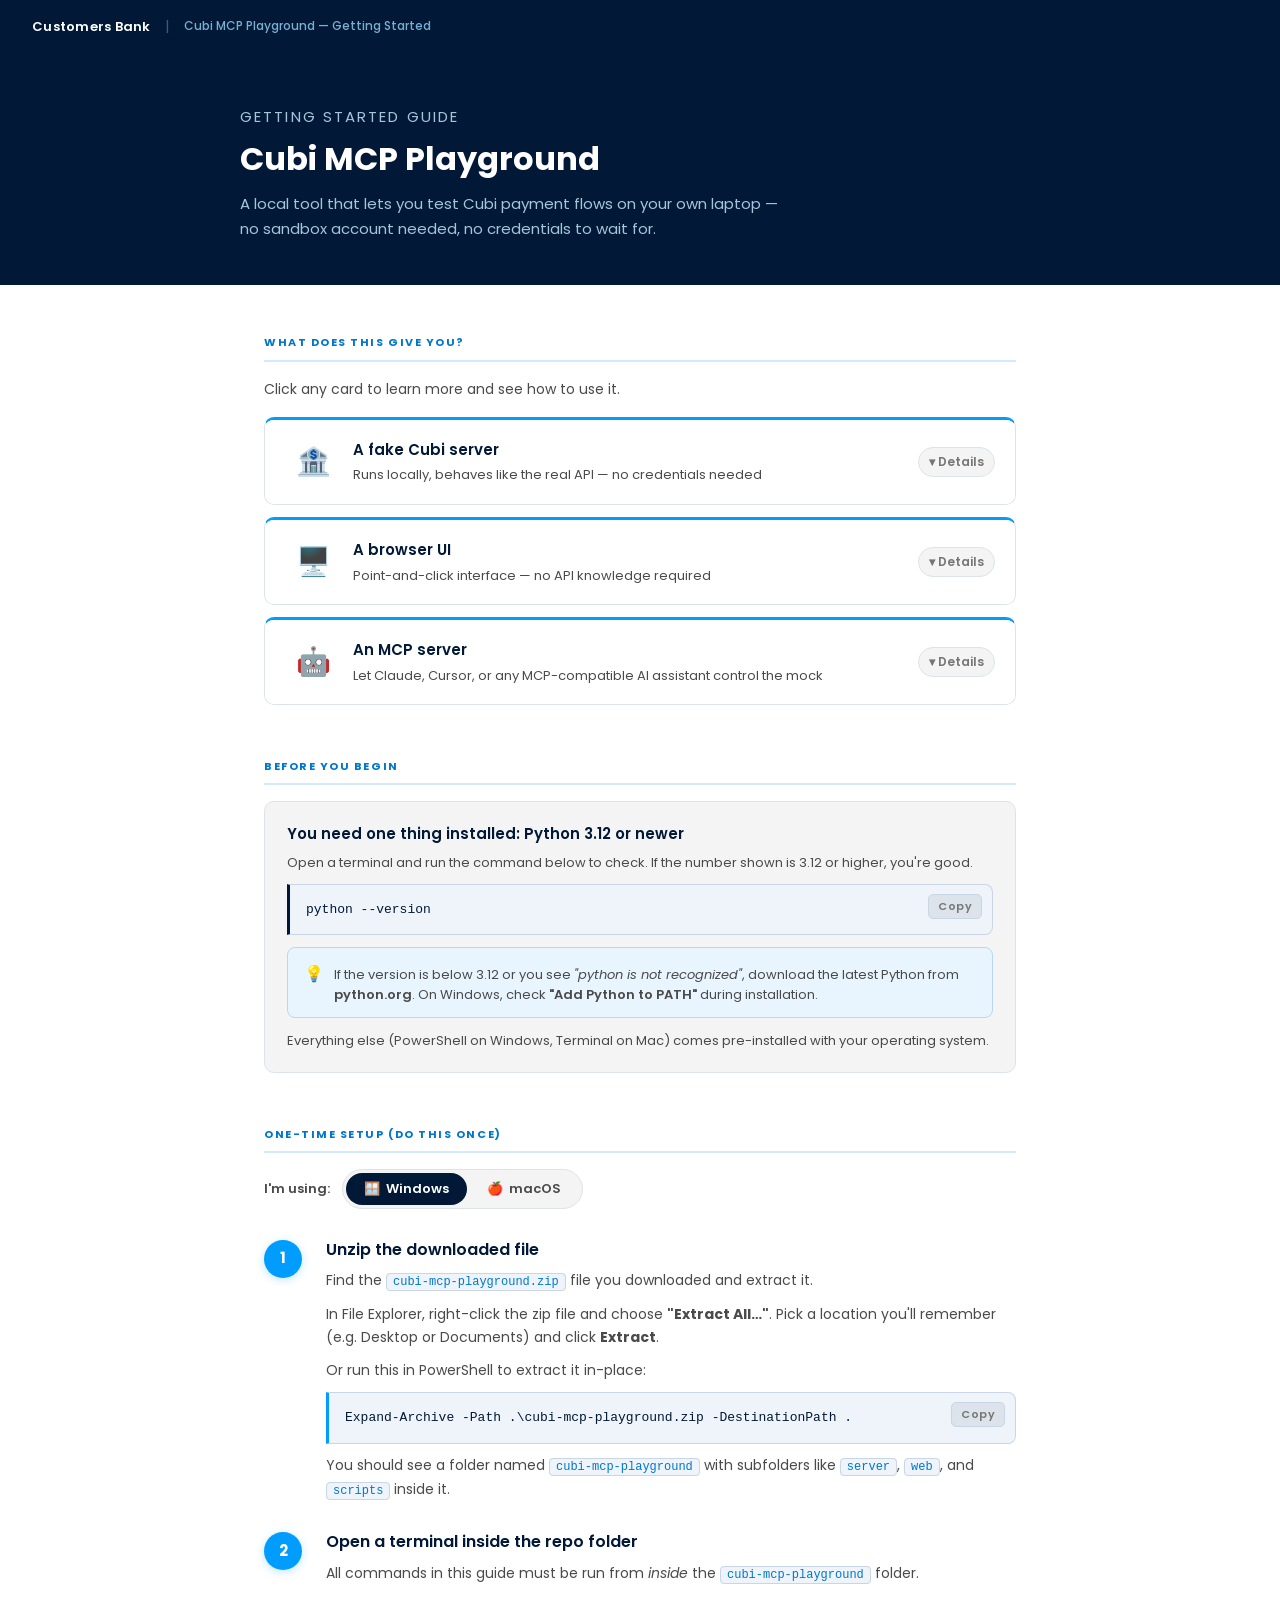
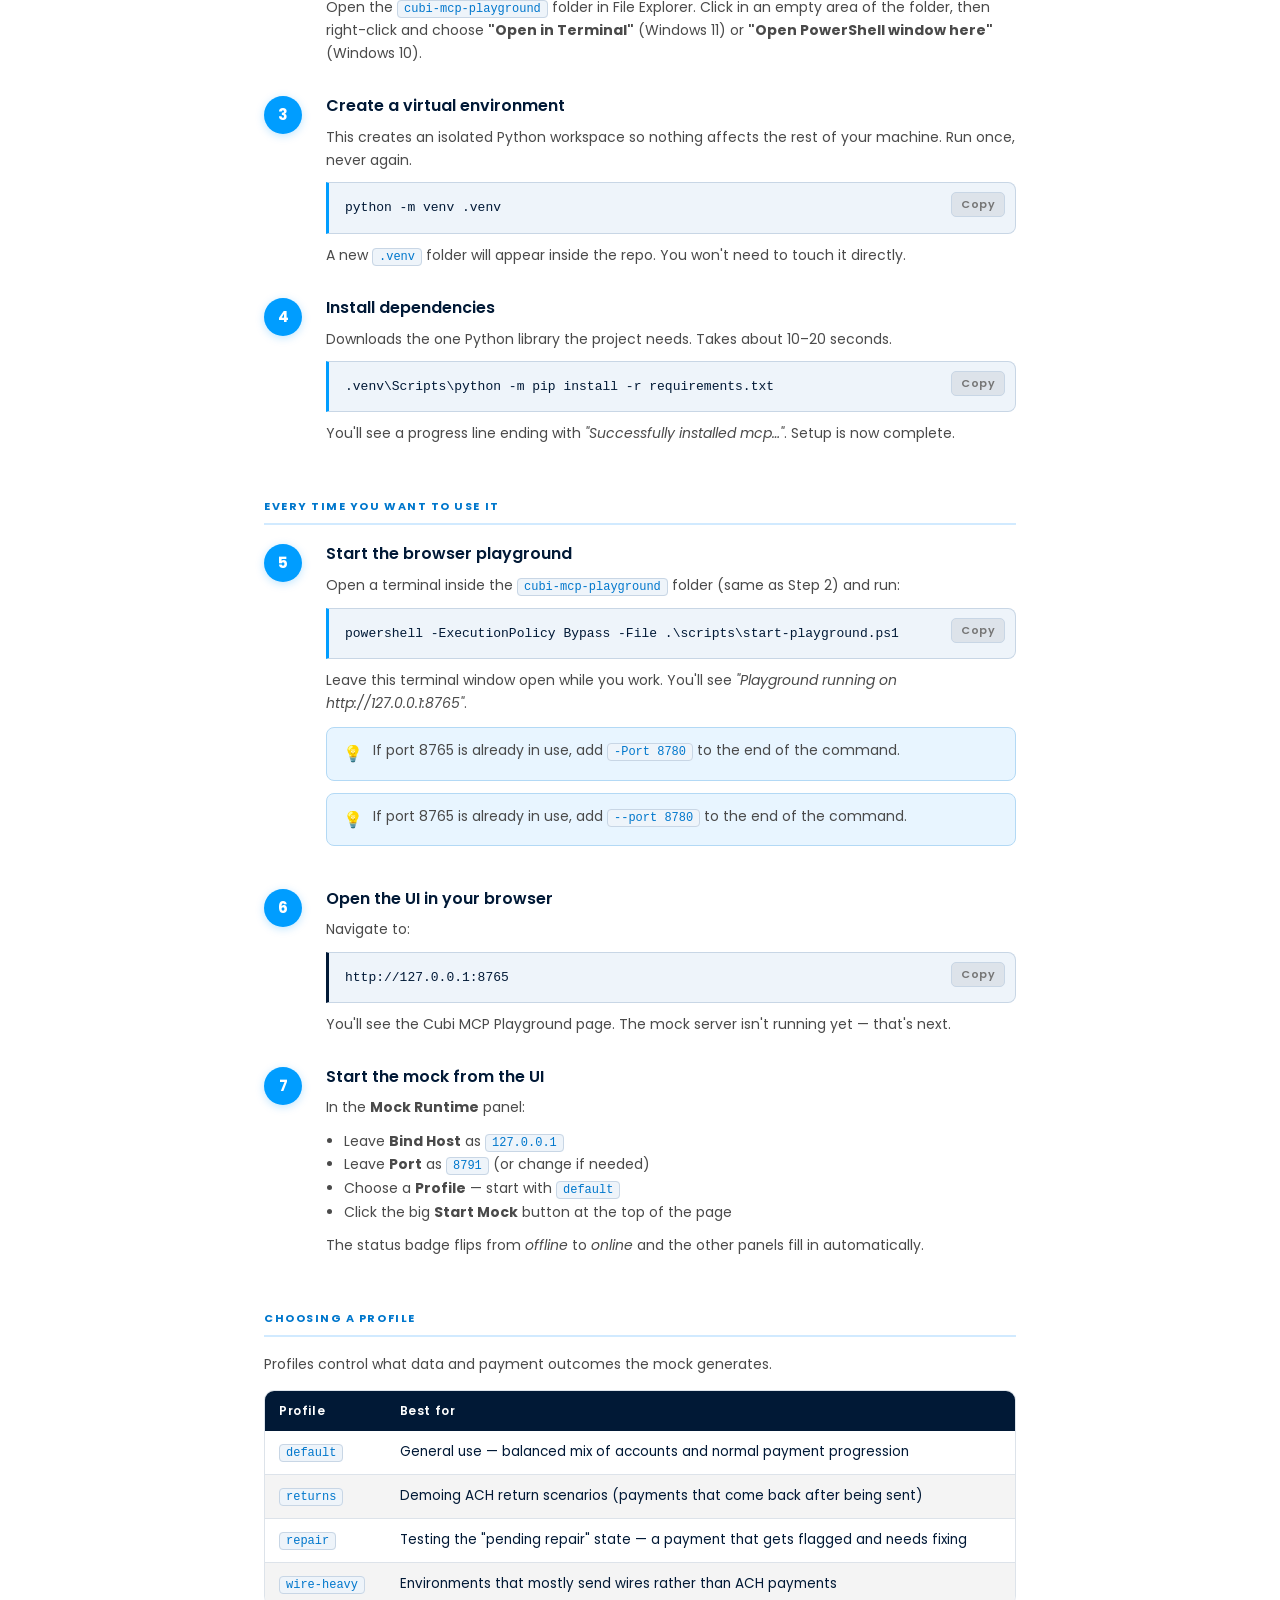
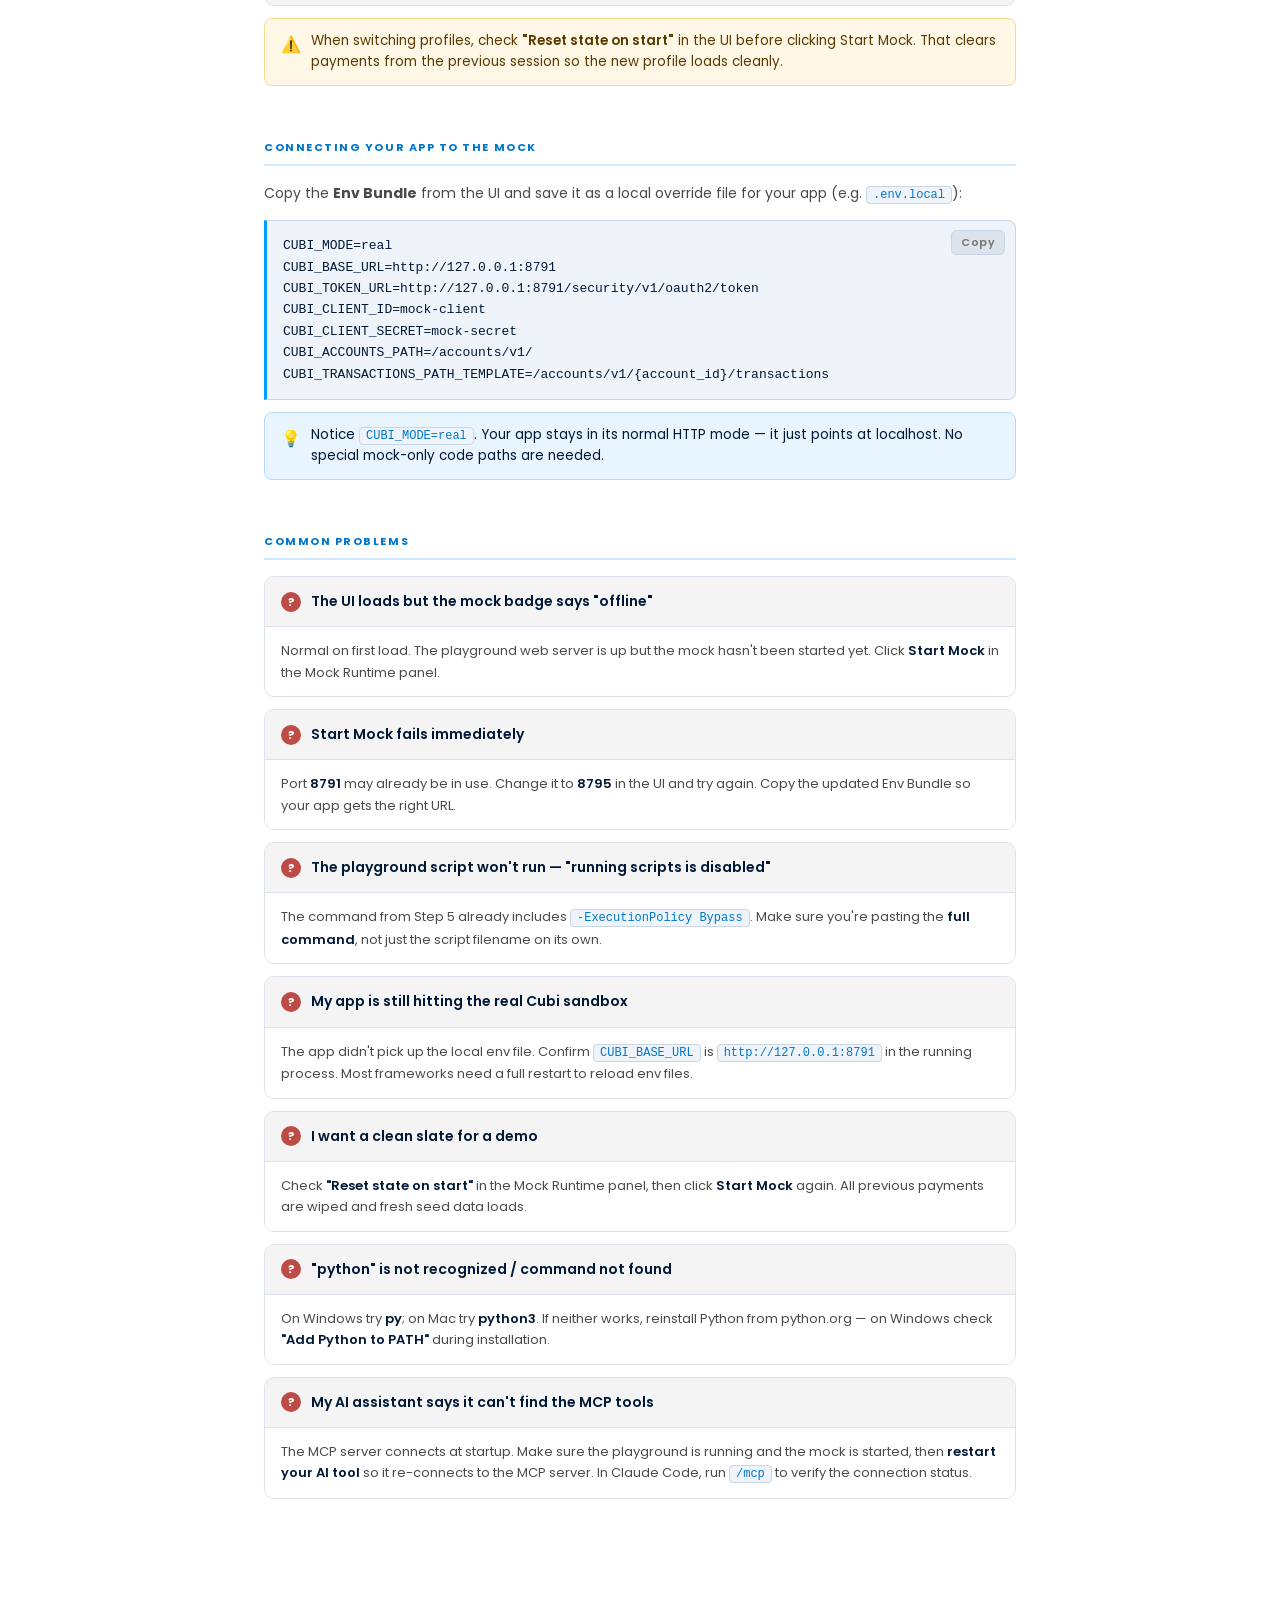
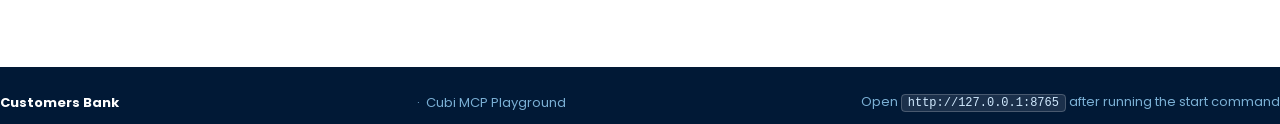
==== getting-started.html @ ab66a408 "Initial commit" ====
<!doctype html>
<html lang="en">
<head>
  <meta charset="UTF-8" />
  <meta name="viewport" content="width=device-width, initial-scale=1.0" />
  <title>Cubi MCP Playground — Getting Started</title>
  <link rel="preconnect" href="https://fonts.googleapis.com" />
  <link rel="preconnect" href="https://fonts.gstatic.com" crossorigin />
  <link href="https://fonts.googleapis.com/css2?family=Poppins:wght@400;500;600;700&display=swap" rel="stylesheet" />
  <style>
    *, *::before, *::after { box-sizing: border-box; margin: 0; padding: 0; }

    :root {
      --navy:      #011936;
      --navy-80:   #01294f;
      --blue:      #009DFF;
      --blue-dark: #0077cc;
      --blue-lt:   #d1eaff;
      --red:       #BE4C46;
      --green:     #1a8a47;
      --yellow:    #b45309;

      --bg:        #ffffff;
      --surface:   #f4f4f4;
      --surface-2: #eaf4ff;
      --border:    #dde3ea;
      --border-2:  #c8d6e5;

      --text:      #011936;
      --muted:     #4a4a4a;
      --subtle:    #767676;
      --code-bg:   #eef4fa;

      --radius:    10px;
    }

    body {
      background: var(--bg);
      color: var(--text);
      font-family: "Poppins", "Segoe UI", sans-serif;
      font-size: 15px;
      line-height: 1.65;
    }

    /* ─── Site header bar ─── */
    .site-header {
      background: var(--navy);
      padding: 14px 32px;
      display: flex;
      align-items: center;
      gap: 10px;
    }
    .site-header .brand   { font-size: 13px; font-weight: 600; color: #fff; letter-spacing: .02em; }
    .site-header .divider { color: #3a5a7a; margin: 0 4px; }
    .site-header .doc-label { font-size: 12px; color: #7aafd4; font-weight: 500; }

    /* ─── Page layout ─── */
    .page { max-width: 800px; margin: 0 auto; padding: 0 24px 80px; }

    /* ─── Hero ─── */
    .hero {
      background: var(--navy);
      margin: 0 -24px;
      padding: 52px 24px 44px;
      margin-bottom: 48px;
    }
    .hero-inner { max-width: 800px; margin: 0 auto; }
    .eyebrow {
      font-size: 11px; font-weight: 600; letter-spacing: .14em;
      text-transform: uppercase; color: var(--blue); margin-bottom: 10px;
    }
    .hero h1 { font-size: 2rem; font-weight: 700; color: #fff; line-height: 1.2; margin-bottom: 14px; }
    .hero p  { color: #a8c4db; max-width: 560px; font-size: 15px; font-weight: 400; }

    /* ─── Section label ─── */
    .section-label {
      font-size: 11px; font-weight: 700; letter-spacing: .14em; text-transform: uppercase;
      color: var(--blue-dark); margin-bottom: 16px; padding-bottom: 8px;
      border-bottom: 2px solid var(--blue-lt);
    }

    h2 { font-size: 1.2rem; font-weight: 700; margin-bottom: 6px; color: var(--navy); }

    /* ─── Expandable explainer cards ─── */
    .explainer { display: flex; flex-direction: column; gap: 12px; margin-bottom: 52px; }

    .exp-card {
      border: 1px solid var(--border);
      border-top: 3px solid var(--blue);
      border-radius: var(--radius);
      overflow: hidden;
    }
    .exp-card[open] { box-shadow: 0 4px 16px rgba(1,25,54,.08); }

    .exp-summary {
      list-style: none;
      display: grid;
      grid-template-columns: 56px 1fr auto;
      align-items: center;
      gap: 0 12px;
      padding: 18px 20px;
      cursor: pointer;
      background: var(--bg);
      user-select: none;
    }
    .exp-summary::-webkit-details-marker { display: none; }
    .exp-summary:hover { background: var(--surface); }

    .exp-icon   { font-size: 28px; text-align: center; }
    .exp-title  { }
    .exp-title h3 { font-size: 15px; font-weight: 600; color: var(--navy); }
    .exp-title p  { font-size: 13px; color: var(--muted); margin-top: 2px; }
    .exp-chevron {
      font-size: 12px; color: var(--subtle); transition: transform .2s;
      background: var(--surface); border: 1px solid var(--border);
      border-radius: 99px; padding: 4px 10px; font-weight: 600;
      white-space: nowrap;
    }
    details[open] .exp-chevron { background: var(--blue-lt); color: var(--blue-dark); border-color: var(--blue); }
    details[open] .exp-chevron .chev-arrow { display: inline-block; transform: rotate(180deg); }

    .exp-body {
      padding: 0 24px 24px;
      background: var(--bg);
      border-top: 1px solid var(--border);
    }
    .exp-body-inner { padding-top: 20px; }

    /* ─── Tool grid inside MCP card ─── */
    .tool-grid {
      display: grid;
      grid-template-columns: repeat(auto-fill, minmax(200px, 1fr));
      gap: 8px;
      margin: 12px 0;
    }
    .tool-chip {
      background: var(--code-bg);
      border: 1px solid var(--border-2);
      border-radius: 6px;
      padding: 8px 12px;
      font-size: 12px;
    }
    .tool-chip .t-name {
      font-family: "Cascadia Code", Consolas, monospace;
      font-size: 11px;
      color: var(--blue-dark);
      font-weight: 600;
      display: block;
      margin-bottom: 3px;
    }
    .tool-chip .t-desc { color: var(--muted); line-height: 1.4; }

    /* ─── AI tool tabs inside MCP card ─── */
    .ai-tabs { margin: 16px 0 0; }
    .ai-tab-row {
      display: flex;
      gap: 4px;
      border-bottom: 2px solid var(--border);
      margin-bottom: 16px;
      flex-wrap: wrap;
    }
    .ai-tab {
      background: transparent; border: none; border-bottom: 2px solid transparent;
      margin-bottom: -2px; padding: 8px 16px; font-size: 13px; font-weight: 600;
      font-family: "Poppins", sans-serif; color: var(--muted);
      cursor: pointer; border-radius: 6px 6px 0 0; transition: color .15s;
    }
    .ai-tab:hover { color: var(--navy); background: var(--surface); }
    .ai-tab.active { color: var(--blue-dark); border-bottom-color: var(--blue); background: var(--bg); }
    .ai-pane { display: none; }
    .ai-pane.active { display: block; }

    /* ─── OS Toggle ─── */
    .os-toggle-wrap { display: flex; align-items: center; gap: 12px; margin-bottom: 28px; }
    .os-toggle-wrap span { font-size: 13px; font-weight: 600; color: var(--muted); }
    .os-toggle {
      display: flex; background: var(--surface); border: 1px solid var(--border);
      border-radius: 99px; padding: 3px; gap: 2px;
    }
    .os-btn {
      background: transparent; border: none; border-radius: 99px;
      padding: 6px 18px; font-size: 13px; font-weight: 600;
      font-family: "Poppins", sans-serif; color: var(--muted);
      cursor: pointer; transition: background .15s, color .15s;
      display: flex; align-items: center; gap: 6px;
    }
    .os-btn.active  { background: var(--navy); color: #fff; }
    .os-btn:not(.active):hover { background: var(--border); }

    /* ─── Platform visibility ─── */
    .cmd-win, .cmd-mac   { display: none; }
    body.os-windows .cmd-win { display: block; }
    body.os-mac     .cmd-mac { display: block; }
    .note-win, .note-mac { display: none; }
    body.os-windows .note-win { display: flex; }
    body.os-mac     .note-mac { display: flex; }

    /* ─── Steps ─── */
    .steps { display: flex; flex-direction: column; gap: 28px; margin-bottom: 52px; }
    .step  { display: grid; grid-template-columns: 44px 1fr; gap: 0 18px; }
    .step-num {
      width: 38px; height: 38px; border-radius: 50%;
      background: var(--blue); color: #fff; font-weight: 700; font-size: 15px;
      display: flex; align-items: center; justify-content: center; flex-shrink: 0;
      margin-top: 3px; box-shadow: 0 2px 8px rgba(0,157,255,.25);
    }
    .step-body h3 { font-size: 16px; font-weight: 600; color: var(--navy); margin-bottom: 6px; }
    .step-body p  { color: var(--muted); margin-bottom: 10px; font-size: 14px; }
    .step-body p:last-child { margin-bottom: 0; }

    /* ─── Code blocks ─── */
    .code-block {
      position: relative;
      background: var(--code-bg); border: 1px solid var(--border-2);
      border-left: 3px solid var(--blue); border-radius: 0 8px 8px 0;
      padding: 14px 50px 14px 16px; margin: 10px 0;
    }
    .code-block pre {
      font-family: "Cascadia Code", "Fira Code", Consolas, monospace;
      font-size: 13px; color: var(--navy); white-space: pre-wrap; word-break: break-all; line-height: 1.65;
    }
    .copy-btn {
      position: absolute; top: 9px; right: 10px;
      background: var(--border); border: 1px solid var(--border-2); border-radius: 5px;
      color: var(--subtle); font-size: 11px; font-weight: 600;
      font-family: "Poppins", sans-serif; padding: 3px 9px; cursor: pointer;
      letter-spacing: .04em; transition: background .15s, color .15s;
    }
    .copy-btn:hover  { background: var(--blue); color: #fff; border-color: var(--blue); }
    .copy-btn.copied { background: var(--green); color: #fff; border-color: var(--green); }

    /* ─── Callouts ─── */
    .callout {
      border-radius: 8px; padding: 12px 16px; margin: 12px 0;
      font-size: 13.5px; display: flex; gap: 10px; align-items: flex-start;
    }
    .callout-icon { flex-shrink: 0; font-size: 16px; margin-top: 1px; }
    .callout.tip  { background: #e8f5ff; border: 1px solid #b3d9f5; color: var(--navy); }
    .callout.warn { background: #fff8e6; border: 1px solid #f5d98a; color: #5a3a00; }
    .callout p { margin: 0; line-height: 1.55; }
    .callout strong { font-weight: 600; }

    /* ─── Panel cards ─── */
    .ui-panel {
      background: var(--surface); border: 1px solid var(--border);
      border-radius: var(--radius); padding: 20px 22px; margin-bottom: 14px;
    }
    .ui-panel-head { display: flex; align-items: center; gap: 10px; margin-bottom: 8px; }
    .badge {
      font-size: 10px; font-weight: 700; letter-spacing: .06em; text-transform: uppercase;
      padding: 3px 9px; border-radius: 99px;
    }
    .badge.start  { background: #d4f5e2; color: #0d5c2e; border: 1px solid #a5dfbc; }
    .badge.copy   { background: var(--blue-lt); color: var(--blue-dark); border: 1px solid #9fd4f7; }
    .badge.browse { background: #fff3cd; color: #7a4a00; border: 1px solid #f5d98a; }
    .badge.demo   { background: #fde8e8; color: #7a1a1a; border: 1px solid #f5b3b3; }
    .ui-panel h3  { font-size: 15px; font-weight: 600; color: var(--navy); }
    .ui-panel p   { font-size: 13px; color: var(--muted); margin-top: 5px; }
    .ui-panel ul  { font-size: 13px; color: var(--muted); padding-left: 18px; margin-top: 8px; }
    .ui-panel li  { margin-bottom: 4px; }

    /* ─── Profiles table ─── */
    .table-wrap { border: 1px solid var(--border); border-radius: var(--radius); overflow: hidden; margin: 12px 0; }
    table { width: 100%; border-collapse: collapse; font-size: 13.5px; }
    th {
      text-align: left; padding: 10px 14px; background: var(--navy);
      color: #fff; font-weight: 600; font-size: 12px; letter-spacing: .05em;
    }
    td { padding: 10px 14px; border-bottom: 1px solid var(--border); color: var(--text); }
    tr:last-child td { border-bottom: none; }
    tr:nth-child(even) td { background: var(--surface); }

    code {
      font-family: "Cascadia Code", "Fira Code", Consolas, monospace;
      background: var(--code-bg); border: 1px solid var(--border-2);
      border-radius: 4px; padding: 1px 6px; font-size: 12px; color: var(--blue-dark);
    }

    /* ─── Prompt examples ─── */
    .prompt-list { list-style: none; display: flex; flex-direction: column; gap: 6px; margin: 10px 0; }
    .prompt-list li {
      background: var(--surface-2); border: 1px solid var(--blue-lt);
      border-radius: 6px; padding: 9px 14px; font-size: 13px; color: var(--navy);
      font-style: italic;
    }
    .prompt-list li::before { content: "💬 "; font-style: normal; }

    /* ─── Endpoint list ─── */
    .endpoint-list { list-style: none; display: flex; flex-direction: column; gap: 5px; margin: 10px 0; }
    .endpoint-list li {
      font-size: 13px; font-family: "Cascadia Code", Consolas, monospace;
      background: var(--code-bg); border: 1px solid var(--border-2);
      border-radius: 5px; padding: 6px 12px; color: var(--navy);
    }
    .endpoint-list .method {
      display: inline-block; font-size: 10px; font-weight: 700;
      padding: 1px 6px; border-radius: 3px; margin-right: 8px;
      font-family: "Poppins", sans-serif; vertical-align: middle;
    }
    .method.get  { background: #d4f5e2; color: #0d5c2e; }
    .method.post { background: var(--blue-lt); color: var(--blue-dark); }

    /* ─── Troubleshooting ─── */
    .trouble-item { border: 1px solid var(--border); border-radius: var(--radius); overflow: hidden; margin-bottom: 12px; }
    .trouble-q {
      background: var(--surface); padding: 13px 16px; font-weight: 600;
      font-size: 14px; display: flex; align-items: center; gap: 10px; color: var(--navy);
    }
    .q-badge {
      background: var(--red); color: #fff; font-size: 11px; font-weight: 800;
      width: 20px; height: 20px; border-radius: 50%;
      display: flex; align-items: center; justify-content: center; flex-shrink: 0;
    }
    .trouble-a {
      background: #fff; padding: 13px 16px; font-size: 13px;
      color: var(--muted); border-top: 1px solid var(--border);
    }
    .trouble-a strong { color: var(--text); font-weight: 600; }

    /* ─── Sub-heading inside exp-body ─── */
    .exp-body h4 { font-size: 14px; font-weight: 600; color: var(--navy); margin: 18px 0 6px; }
    .exp-body h4:first-child { margin-top: 0; }
    .exp-body p  { font-size: 13.5px; color: var(--muted); margin-bottom: 8px; }
    .exp-body ul { font-size: 13.5px; color: var(--muted); padding-left: 18px; margin-bottom: 8px; }
    .exp-body li { margin-bottom: 3px; }

    /* ─── Footer ─── */
    footer {
      background: var(--navy); margin: 48px -24px 0; padding: 24px;
      color: #7aafd4; font-size: 13px;
      display: flex; align-items: center; justify-content: space-between;
      flex-wrap: wrap; gap: 8px;
    }
    footer strong { color: #fff; }

    /* ─── Responsive ─── */
    @media (max-width: 540px) {
      .hero h1 { font-size: 1.5rem; }
      .step { grid-template-columns: 34px 1fr; gap: 0 12px; }
      .step-num { width: 30px; height: 30px; font-size: 13px; }
      .exp-summary { grid-template-columns: 44px 1fr auto; }
      .site-header { padding: 12px 16px; }
    }
  </style>
</head>
<body class="os-windows">
<header class="site-header">
  <span class="brand">Customers Bank</span>
  <span class="divider">|</span>
  <span class="doc-label">Cubi MCP Playground — Getting Started</span>
</header>

<div class="hero">
  <div class="hero-inner">
    <p class="eyebrow">Getting Started Guide</p>
    <h1>Cubi MCP Playground</h1>
    <p>A local tool that lets you test Cubi payment flows on your own laptop — no sandbox account needed, no credentials to wait for.</p>
  </div>
</div>

<div class="page">

  <!-- ── What is this? ── -->
  <p class="section-label">What does this give you?</p>
  <p style="color:var(--muted);font-size:14px;margin-bottom:16px;">Click any card to learn more and see how to use it.</p>
  <div class="explainer">

    <!-- Card 1: Fake server -->
    <details class="exp-card">
      <summary class="exp-summary">
        <span class="exp-icon">🏦</span>
        <span class="exp-title">
          <h3>A fake Cubi server</h3>
          <p>Runs locally, behaves like the real API — no credentials needed</p>
        </span>
        <span class="exp-chevron"><span class="chev-arrow">▾</span> Details</span>
      </summary>
      <div class="exp-body">
        <div class="exp-body-inner">
          <h4>What it simulates</h4>
          <p>The mock server answers real HTTP requests exactly as Cubi would. Your app doesn't need to know it's talking to a local fake.</p>
          <ul class="endpoint-list">
            <li><span class="method post">POST</span>/security/v1/oauth2/token</li>
            <li><span class="method get">GET</span>/accounts/v1/</li>
            <li><span class="method get">GET</span>/accounts/v1/{account_id}/transactions</li>
            <li><span class="method post">POST</span>/ach/v1/outgoing/debit</li>
            <li><span class="method post">POST</span>/ach/v1/outgoing/credit</li>
            <li><span class="method post">POST</span>/wires/v1/outgoing</li>
            <li><span class="method get">GET</span>/ach/v1/outgoing/{payment_id}</li>
            <li><span class="method get">GET</span>/wires/v1/outgoing/{payment_id}</li>
            <li><span class="method get">GET</span>/health</li>
          </ul>
          <h4>How to connect your app</h4>
          <p>Start the mock, then copy the <strong>Env Bundle</strong> from the browser UI into your app's <code>.env.local</code> file. The two values that matter most are:</p>
          <div class="code-block" style="border-left-color:var(--navy);">
            <pre>CUBI_BASE_URL=http://127.0.0.1:8791
CUBI_TOKEN_URL=http://127.0.0.1:8791/security/v1/oauth2/token</pre>
            <button class="copy-btn" onclick="copyCode(this)">Copy</button>
          </div>
          <h4>State persistence</h4>
          <p>Payments you create survive server restarts. The state is saved in <code>.runtime/mock_cubi_state.json</code>. Use <strong>Reset State</strong> in the UI whenever you want a clean slate.</p>
        </div>
      </div>
    </details>

    <!-- Card 2: Browser UI -->
    <details class="exp-card">
      <summary class="exp-summary">
        <span class="exp-icon">🖥️</span>
        <span class="exp-title">
          <h3>A browser UI</h3>
          <p>Point-and-click interface — no API knowledge required</p>
        </span>
        <span class="exp-chevron"><span class="chev-arrow">▾</span> Details</span>
      </summary>
      <div class="exp-body">
        <div class="exp-body-inner">
          <h4>What each panel does</h4>
          <div class="ui-panel" style="margin-bottom:10px;">
            <div class="ui-panel-head"><span class="badge start">Start / Stop</span><h3>Mock Runtime</h3></div>
            <p>Choose a port and profile, start or stop the mock, and view the live health response. This is the first panel you'll use every session.</p>
          </div>
          <div class="ui-panel" style="margin-bottom:10px;">
            <div class="ui-panel-head"><span class="badge copy">Copy Config</span><h3>Env Bundle</h3></div>
            <p>Pre-filled environment variables your app needs to talk to the mock. Click <strong>Copy</strong> and paste into your <code>.env.local</code> file.</p>
          </div>
          <div class="ui-panel" style="margin-bottom:10px;">
            <div class="ui-panel-head"><span class="badge copy">AI Tools</span><h3>MCP Config</h3></div>
            <p>The config snippet for connecting Claude Code, Claude Desktop, or Cursor to the MCP server. See the MCP card below for full instructions.</p>
          </div>
          <div class="ui-panel" style="margin-bottom:10px;">
            <div class="ui-panel-head"><span class="badge browse">Browse Data</span><h3>Accounts</h3></div>
            <p>Click <strong>Load</strong> to see seeded accounts. Click any account card to browse its transaction history.</p>
          </div>
          <div class="ui-panel" style="margin-bottom:0;">
            <div class="ui-panel-head"><span class="badge demo">Try a Payment</span><h3>Demo Payment</h3></div>
            <p>Create a fake wire or ACH payment and click <strong>Poll Latest</strong> to watch it progress: <code>ACCEPTED</code> → <code>IN_PROCESS</code> → <code>SETTLED</code>.</p>
          </div>
        </div>
      </div>
    </details>

    <!-- Card 3: MCP server -->
    <details class="exp-card">
      <summary class="exp-summary">
        <span class="exp-icon">🤖</span>
        <span class="exp-title">
          <h3>An MCP server</h3>
          <p>Let Claude, Cursor, or any MCP-compatible AI assistant control the mock</p>
        </span>
        <span class="exp-chevron"><span class="chev-arrow">▾</span> Details</span>
      </summary>
      <div class="exp-body">
        <div class="exp-body-inner">

          <h4>What is MCP?</h4>
          <p>MCP (Model Context Protocol) is an open standard that lets AI assistants call external tools. Once you connect this playground to your AI tool, it gains 10 actions it can call — letting it start the mock, browse accounts, create payments, and more, just from a plain-language request.</p>

          <h4>Step 1 — Get your config snippet</h4>
          <p>Start the playground (see setup steps below), start the mock from the UI, then click <strong>Copy</strong> in the <strong>MCP Config</strong> panel. The snippet has your exact file paths already filled in and looks like this:</p>
          <div class="code-block">
            <pre>{
  "mcpServers": {
    "cubi-mock-playground": {
      "command": "C:\\...\\cubi-mcp-playground\\.venv\\Scripts\\python.exe",
      "args": ["-m", "server.mcp_server"],
      "cwd": "C:\\...\\cubi-mcp-playground"
    }
  }
}</pre>
            <button class="copy-btn" onclick="copyCode(this)">Copy</button>
          </div>
          <p style="margin-top:4px;">Use the snippet from the UI — it has your real paths. The above is just an example of the shape.</p>

          <h4>Step 2 — Add to your AI tool</h4>
          <div class="ai-tabs">
            <div class="ai-tab-row">
              <button class="ai-tab active" onclick="switchTab(this,'tab-ccode')">Claude Code</button>
              <button class="ai-tab" onclick="switchTab(this,'tab-cdesktop')">Claude Desktop</button>
              <button class="ai-tab" onclick="switchTab(this,'tab-cursor')">Cursor</button>
              <button class="ai-tab" onclick="switchTab(this,'tab-http')">Other / HTTP</button>
            </div>

            <!-- Claude Code -->
            <div class="ai-pane active" id="tab-ccode">
              <p>In your terminal, run the <code>claude mcp add</code> command. Replace the paths with the values from the <strong>MCP Config</strong> panel in the UI:</p>
              <div class="cmd-win">
                <div class="code-block">
                  <pre>claude mcp add cubi-mock-playground -s user -- ".venv\Scripts\python.exe" -m server.mcp_server</pre>
                  <button class="copy-btn" onclick="copyCode(this)">Copy</button>
                </div>
                <p>Run this command from inside the <code>cubi-mcp-playground</code> folder. The <code>-s user</code> flag makes it available across all your projects.</p>
              </div>
              <div class="cmd-mac">
                <div class="code-block">
                  <pre>claude mcp add cubi-mock-playground -s user -- ".venv/bin/python" -m server.mcp_server</pre>
                  <button class="copy-btn" onclick="copyCode(this)">Copy</button>
                </div>
                <p>Run this command from inside the <code>cubi-mcp-playground</code> folder. The <code>-s user</code> flag makes it available across all your projects.</p>
              </div>
              <p>Alternatively, paste the JSON snippet from the MCP Config panel directly into <code>.claude.json</code> at the repo root, or into <code>~/.claude.json</code> for global access.</p>
              <div class="callout tip">
                <span class="callout-icon">💡</span>
                <p>After adding, type <code>/mcp</code> in Claude Code to confirm the server shows as connected.</p>
              </div>
            </div>

            <!-- Claude Desktop -->
            <div class="ai-pane" id="tab-cdesktop">
              <p>Open the Claude Desktop config file in a text editor:</p>
              <div class="cmd-win">
                <div class="code-block">
                  <pre>%APPDATA%\Claude\claude_desktop_config.json</pre>
                  <button class="copy-btn" onclick="copyCode(this)">Copy</button>
                </div>
                <p>Paste the snippet from the <strong>MCP Config</strong> panel into the <code>"mcpServers"</code> block. If the file is empty, paste the full JSON including the outer braces. Save the file and <strong>restart Claude Desktop</strong>.</p>
              </div>
              <div class="cmd-mac">
                <div class="code-block">
                  <pre>~/Library/Application Support/Claude/claude_desktop_config.json</pre>
                  <button class="copy-btn" onclick="copyCode(this)">Copy</button>
                </div>
                <p>Paste the snippet from the <strong>MCP Config</strong> panel into the <code>"mcpServers"</code> block. If the file is empty, paste the full JSON including the outer braces. Save the file and <strong>restart Claude Desktop</strong>.</p>
              </div>
              <div class="callout tip">
                <span class="callout-icon">💡</span>
                <p>After restarting, look for the <strong>hammer icon</strong> (🔨) in the chat input bar — that confirms MCP tools are available.</p>
              </div>
            </div>

            <!-- Cursor -->
            <div class="ai-pane" id="tab-cursor">
              <p>Open Cursor and navigate to:</p>
              <p><strong>Settings → Cursor Settings → Features → MCP Servers → Add new MCP server</strong></p>
              <p>Paste the snippet from the <strong>MCP Config</strong> panel into the config field. Cursor will automatically detect and connect to the server. No restart required.</p>
              <div class="callout tip">
                <span class="callout-icon">💡</span>
                <p>The mock must be running (started from the browser UI) before Cursor can call its tools. Start the mock first, then ask Cursor to use it.</p>
              </div>
            </div>

            <!-- HTTP transport -->
            <div class="ai-pane" id="tab-http">
              <p>For AI tools or MCP clients that prefer an HTTP endpoint instead of a local process, run the MCP server in HTTP mode:</p>
              <div class="cmd-win">
                <div class="code-block">
                  <pre>powershell -ExecutionPolicy Bypass -File .\scripts\start-mcp-http.ps1</pre>
                  <button class="copy-btn" onclick="copyCode(this)">Copy</button>
                </div>
              </div>
              <div class="cmd-mac">
                <div class="code-block">
                  <pre>.venv/bin/python -m server.mcp_server --transport streamable-http --host 127.0.0.1 --port 8811</pre>
                  <button class="copy-btn" onclick="copyCode(this)">Copy</button>
                </div>
              </div>
              <p>The MCP endpoint will be available at:</p>
              <div class="code-block" style="border-left-color:var(--navy);">
                <pre>http://127.0.0.1:8811/mcp</pre>
                <button class="copy-btn" onclick="copyCode(this)">Copy</button>
              </div>
              <p>Point your MCP client at that URL using the streamable-HTTP transport setting.</p>
            </div>
          </div><!-- /ai-tabs -->

          <h4>What you can ask your AI assistant</h4>
          <p>Once connected, try prompts like these:</p>
          <ul class="prompt-list">
            <li>"Start the Cubi mock using the returns profile and give me the env bundle."</li>
            <li>"List the seeded accounts and show me the transactions on the first one."</li>
            <li>"Create a wire debit for $1,200 with client reference DEMO-001, then poll it until it settles."</li>
            <li>"Reset the mock state and switch to the repair profile."</li>
            <li>"What's the current health status of the mock server?"</li>
            <li>"Generate the MCP config snippet I need to add to my Claude Desktop config."</li>
          </ul>

          <h4>All 10 available tools</h4>
          <div class="tool-grid">
            <div class="tool-chip"><span class="t-name">ensure_cubi_mock_running</span><span class="t-desc">Start the mock (or confirm it's already running) with a chosen port and profile.</span></div>
            <div class="tool-chip"><span class="t-name">stop_cubi_mock</span><span class="t-desc">Gracefully stop the running mock process.</span></div>
            <div class="tool-chip"><span class="t-name">reset_cubi_mock_state</span><span class="t-desc">Wipe payment state and reload a named profile's seed data.</span></div>
            <div class="tool-chip"><span class="t-name">get_cubi_mock_env</span><span class="t-desc">Return the full dotenv bundle your app needs to point at the mock.</span></div>
            <div class="tool-chip"><span class="t-name">get_cubi_mock_health</span><span class="t-desc">Return process info and the /health endpoint response.</span></div>
            <div class="tool-chip"><span class="t-name">get_cubi_mock_mcp_config</span><span class="t-desc">Return the MCP config JSON snippet for this repo.</span></div>
            <div class="tool-chip"><span class="t-name">list_cubi_mock_accounts</span><span class="t-desc">Fetch all seeded accounts from the running mock.</span></div>
            <div class="tool-chip"><span class="t-name">list_cubi_mock_transactions</span><span class="t-desc">Fetch transaction history for a specific account.</span></div>
            <div class="tool-chip"><span class="t-name">create_cubi_mock_payment</span><span class="t-desc">Submit a wire or ACH payment to the mock and get a payment ID back.</span></div>
            <div class="tool-chip"><span class="t-name">poll_cubi_mock_payment</span><span class="t-desc">Check the current status of a payment by ID.</span></div>
          </div>

        </div>
      </div>
    </details>

  </div><!-- /explainer -->

  <!-- ── Prerequisites ── -->
  <p class="section-label">Before you begin</p>
  <div class="ui-panel" style="margin-bottom: 52px;">
    <h3>You need one thing installed: Python 3.12 or newer</h3>
    <p>Open a terminal and run the command below to check. If the number shown is 3.12 or higher, you're good.</p>
    <div class="code-block" style="border-left-color: var(--navy);">
      <pre>python --version</pre>
      <button class="copy-btn" onclick="copyCode(this)">Copy</button>
    </div>
    <div class="callout tip">
      <span class="callout-icon">💡</span>
      <p>If the version is below 3.12 or you see <em>"python is not recognized"</em>, download the latest Python from <strong>python.org</strong>. On Windows, check <strong>"Add Python to PATH"</strong> during installation.</p>
    </div>
    <p style="margin-top: 10px;">Everything else (PowerShell on Windows, Terminal on Mac) comes pre-installed with your operating system.</p>
  </div>

  <!-- ── One-time setup ── -->
  <p class="section-label">One-time setup (do this once)</p>

  <div class="os-toggle-wrap">
    <span>I'm using:</span>
    <div class="os-toggle">
      <button class="os-btn active" id="winBtn" onclick="setOS('windows')"><span>🪟</span> Windows</button>
      <button class="os-btn" id="macBtn" onclick="setOS('mac')"><span>🍎</span> macOS</button>
    </div>
  </div>

  <div class="steps">

    <div class="step">
      <div class="step-num">1</div>
      <div class="step-body">
        <h3>Unzip the downloaded file</h3>
        <p>Find the <code>cubi-mcp-playground.zip</code> file you downloaded and extract it.</p>
        <div class="cmd-win">
          <p>In File Explorer, right-click the zip file and choose <strong>"Extract All…"</strong>. Pick a location you'll remember (e.g. Desktop or Documents) and click <strong>Extract</strong>.</p>
          <p>Or run this in PowerShell to extract it in-place:</p>
          <div class="code-block">
            <pre>Expand-Archive -Path .\cubi-mcp-playground.zip -DestinationPath .</pre>
            <button class="copy-btn" onclick="copyCode(this)">Copy</button>
          </div>
        </div>
        <div class="cmd-mac">
          <p>In Finder, <strong>double-click</strong> the zip file. macOS extracts it automatically and creates a <code>cubi-mcp-playground</code> folder next to it.</p>
          <p>Or run this in Terminal:</p>
          <div class="code-block">
            <pre>unzip cubi-mcp-playground.zip</pre>
            <button class="copy-btn" onclick="copyCode(this)">Copy</button>
          </div>
        </div>
        <p>You should see a folder named <code>cubi-mcp-playground</code> with subfolders like <code>server</code>, <code>web</code>, and <code>scripts</code> inside it.</p>
      </div>
    </div>

    <div class="step">
      <div class="step-num">2</div>
      <div class="step-body">
        <h3>Open a terminal inside the repo folder</h3>
        <p>All commands in this guide must be run from <em>inside</em> the <code>cubi-mcp-playground</code> folder.</p>
        <div class="cmd-win">
          <p>Open the <code>cubi-mcp-playground</code> folder in File Explorer. Click in an empty area of the folder, then right-click and choose <strong>"Open in Terminal"</strong> (Windows 11) or <strong>"Open PowerShell window here"</strong> (Windows 10).</p>
        </div>
        <div class="cmd-mac">
          <p>Open <strong>Terminal</strong> (Applications → Utilities, or press <code>⌘ Space</code> and type Terminal). Type <code>cd </code> with a space, drag the <code>cubi-mcp-playground</code> folder from Finder into the Terminal window, then press <strong>Enter</strong>.</p>
        </div>
      </div>
    </div>

    <div class="step">
      <div class="step-num">3</div>
      <div class="step-body">
        <h3>Create a virtual environment</h3>
        <p>This creates an isolated Python workspace so nothing affects the rest of your machine. Run once, never again.</p>
        <div class="cmd-win">
          <div class="code-block"><pre>python -m venv .venv</pre><button class="copy-btn" onclick="copyCode(this)">Copy</button></div>
        </div>
        <div class="cmd-mac">
          <div class="code-block"><pre>python3 -m venv .venv</pre><button class="copy-btn" onclick="copyCode(this)">Copy</button></div>
        </div>
        <p>A new <code>.venv</code> folder will appear inside the repo. You won't need to touch it directly.</p>
      </div>
    </div>

    <div class="step">
      <div class="step-num">4</div>
      <div class="step-body">
        <h3>Install dependencies</h3>
        <p>Downloads the one Python library the project needs. Takes about 10–20 seconds.</p>
        <div class="cmd-win">
          <div class="code-block"><pre>.venv\Scripts\python -m pip install -r requirements.txt</pre><button class="copy-btn" onclick="copyCode(this)">Copy</button></div>
        </div>
        <div class="cmd-mac">
          <div class="code-block"><pre>.venv/bin/python -m pip install -r requirements.txt</pre><button class="copy-btn" onclick="copyCode(this)">Copy</button></div>
        </div>
        <p>You'll see a progress line ending with <em>"Successfully installed mcp…"</em>. Setup is now complete.</p>
      </div>
    </div>

  </div>

  <!-- ── Every-day use ── -->
  <p class="section-label">Every time you want to use it</p>
  <div class="steps">

    <div class="step">
      <div class="step-num">5</div>
      <div class="step-body">
        <h3>Start the browser playground</h3>
        <p>Open a terminal inside the <code>cubi-mcp-playground</code> folder (same as Step 2) and run:</p>
        <div class="cmd-win">
          <div class="code-block"><pre>powershell -ExecutionPolicy Bypass -File .\scripts\start-playground.ps1</pre><button class="copy-btn" onclick="copyCode(this)">Copy</button></div>
        </div>
        <div class="cmd-mac">
          <div class="code-block"><pre>.venv/bin/python -m server.playground</pre><button class="copy-btn" onclick="copyCode(this)">Copy</button></div>
        </div>
        <p>Leave this terminal window open while you work. You'll see <em>"Playground running on http://127.0.0.1:8765"</em>.</p>
        <div class="callout tip note-win">
          <span class="callout-icon">💡</span><p>If port 8765 is already in use, add <code>-Port 8780</code> to the end of the command.</p>
        </div>
        <div class="callout tip note-mac">
          <span class="callout-icon">💡</span><p>If port 8765 is already in use, add <code>--port 8780</code> to the end of the command.</p>
        </div>
      </div>
    </div>

    <div class="step">
      <div class="step-num">6</div>
      <div class="step-body">
        <h3>Open the UI in your browser</h3>
        <p>Navigate to:</p>
        <div class="code-block" style="border-left-color: var(--navy);">
          <pre>http://127.0.0.1:8765</pre>
          <button class="copy-btn" onclick="copyCode(this)">Copy</button>
        </div>
        <p>You'll see the Cubi MCP Playground page. The mock server isn't running yet — that's next.</p>
      </div>
    </div>

    <div class="step">
      <div class="step-num">7</div>
      <div class="step-body">
        <h3>Start the mock from the UI</h3>
        <p>In the <strong>Mock Runtime</strong> panel:</p>
        <ul style="color:var(--muted);font-size:14px;padding-left:18px;margin:8px 0 10px;">
          <li>Leave <strong>Bind Host</strong> as <code>127.0.0.1</code></li>
          <li>Leave <strong>Port</strong> as <code>8791</code> (or change if needed)</li>
          <li>Choose a <strong>Profile</strong> — start with <code>default</code></li>
          <li>Click the big <strong>Start Mock</strong> button at the top of the page</li>
        </ul>
        <p>The status badge flips from <em>offline</em> to <em>online</em> and the other panels fill in automatically.</p>
      </div>
    </div>

  </div>

  <!-- ── Profiles ── -->
  <p class="section-label">Choosing a profile</p>
  <div style="margin-bottom: 52px;">
    <p style="color:var(--muted);font-size:14px;margin-bottom:14px;">Profiles control what data and payment outcomes the mock generates.</p>
    <div class="table-wrap">
      <table>
        <thead><tr><th>Profile</th><th>Best for</th></tr></thead>
        <tbody>
          <tr><td><code>default</code></td><td>General use — balanced mix of accounts and normal payment progression</td></tr>
          <tr><td><code>returns</code></td><td>Demoing ACH return scenarios (payments that come back after being sent)</td></tr>
          <tr><td><code>repair</code></td><td>Testing the "pending repair" state — a payment that gets flagged and needs fixing</td></tr>
          <tr><td><code>wire-heavy</code></td><td>Environments that mostly send wires rather than ACH payments</td></tr>
        </tbody>
      </table>
    </div>
    <div class="callout warn" style="margin-top:10px;">
      <span class="callout-icon">⚠️</span>
      <p>When switching profiles, check <strong>"Reset state on start"</strong> in the UI before clicking Start Mock. That clears payments from the previous session so the new profile loads cleanly.</p>
    </div>
  </div>

  <!-- ── Point app at mock ── -->
  <p class="section-label">Connecting your app to the mock</p>
  <div style="margin-bottom: 52px;">
    <p style="color:var(--muted);font-size:14px;margin-bottom:14px;">Copy the <strong>Env Bundle</strong> from the UI and save it as a local override file for your app (e.g. <code>.env.local</code>):</p>
    <div class="code-block">
      <pre>CUBI_MODE=real
CUBI_BASE_URL=http://127.0.0.1:8791
CUBI_TOKEN_URL=http://127.0.0.1:8791/security/v1/oauth2/token
CUBI_CLIENT_ID=mock-client
CUBI_CLIENT_SECRET=mock-secret
CUBI_ACCOUNTS_PATH=/accounts/v1/
CUBI_TRANSACTIONS_PATH_TEMPLATE=/accounts/v1/{account_id}/transactions</pre>
      <button class="copy-btn" onclick="copyCode(this)">Copy</button>
    </div>
    <div class="callout tip">
      <span class="callout-icon">💡</span>
      <p>Notice <code>CUBI_MODE=real</code>. Your app stays in its normal HTTP mode — it just points at localhost. No special mock-only code paths are needed.</p>
    </div>
  </div>

  <!-- ── Troubleshooting ── -->
  <p class="section-label">Common problems</p>
  <div style="margin-bottom: 40px;">

    <div class="trouble-item">
      <div class="trouble-q"><span class="q-badge">?</span> The UI loads but the mock badge says "offline"</div>
      <div class="trouble-a">Normal on first load. The playground web server is up but the mock hasn't been started yet. Click <strong>Start Mock</strong> in the Mock Runtime panel.</div>
    </div>

    <div class="trouble-item">
      <div class="trouble-q"><span class="q-badge">?</span> Start Mock fails immediately</div>
      <div class="trouble-a">Port <strong>8791</strong> may already be in use. Change it to <strong>8795</strong> in the UI and try again. Copy the updated Env Bundle so your app gets the right URL.</div>
    </div>

    <div class="trouble-item">
      <div class="trouble-q"><span class="q-badge">?</span> The playground script won't run — "running scripts is disabled"</div>
      <div class="trouble-a">The command from Step 5 already includes <code>-ExecutionPolicy Bypass</code>. Make sure you're pasting the <strong>full command</strong>, not just the script filename on its own.</div>
    </div>

    <div class="trouble-item">
      <div class="trouble-q"><span class="q-badge">?</span> My app is still hitting the real Cubi sandbox</div>
      <div class="trouble-a">The app didn't pick up the local env file. Confirm <code>CUBI_BASE_URL</code> is <code>http://127.0.0.1:8791</code> in the running process. Most frameworks need a full restart to reload env files.</div>
    </div>

    <div class="trouble-item">
      <div class="trouble-q"><span class="q-badge">?</span> I want a clean slate for a demo</div>
      <div class="trouble-a">Check <strong>"Reset state on start"</strong> in the Mock Runtime panel, then click <strong>Start Mock</strong> again. All previous payments are wiped and fresh seed data loads.</div>
    </div>

    <div class="trouble-item">
      <div class="trouble-q"><span class="q-badge">?</span> "python" is not recognized / command not found</div>
      <div class="trouble-a">On Windows try <strong>py</strong>; on Mac try <strong>python3</strong>. If neither works, reinstall Python from python.org — on Windows check <strong>"Add Python to PATH"</strong> during installation.</div>
    </div>

    <div class="trouble-item">
      <div class="trouble-q"><span class="q-badge">?</span> My AI assistant says it can't find the MCP tools</div>
      <div class="trouble-a">The MCP server connects at startup. Make sure the playground is running and the mock is started, then <strong>restart your AI tool</strong> so it re-connects to the MCP server. In Claude Code, run <code>/mcp</code> to verify the connection status.</div>
    </div>

  </div>

</div><!-- /page -->

<footer>
  <strong>Customers Bank</strong> &nbsp;·&nbsp; Cubi MCP Playground
  <span>Open <code style="background:rgba(255,255,255,.1);border-color:rgba(255,255,255,.2);color:#d1eaff;">http://127.0.0.1:8765</code> after running the start command</span>
</footer>

<script>
  function setOS(os) {
    document.body.className = 'os-' + os;
    document.getElementById('winBtn').classList.toggle('active', os === 'windows');
    document.getElementById('macBtn').classList.toggle('active', os === 'mac');
  }

  function copyCode(btn) {
    const pre = btn.previousElementSibling;
    navigator.clipboard.writeText(pre.textContent.trim()).then(() => {
      btn.textContent = 'Copied!';
      btn.classList.add('copied');
      setTimeout(() => { btn.textContent = 'Copy'; btn.classList.remove('copied'); }, 1800);
    });
  }

  function switchTab(btn, paneId) {
    const container = btn.closest('.ai-tabs');
    container.querySelectorAll('.ai-tab').forEach(t => t.classList.remove('active'));
    container.querySelectorAll('.ai-pane').forEach(p => p.classList.remove('active'));
    btn.classList.add('active');
    document.getElementById(paneId).classList.add('active');
  }
</script>
</body>
</html>
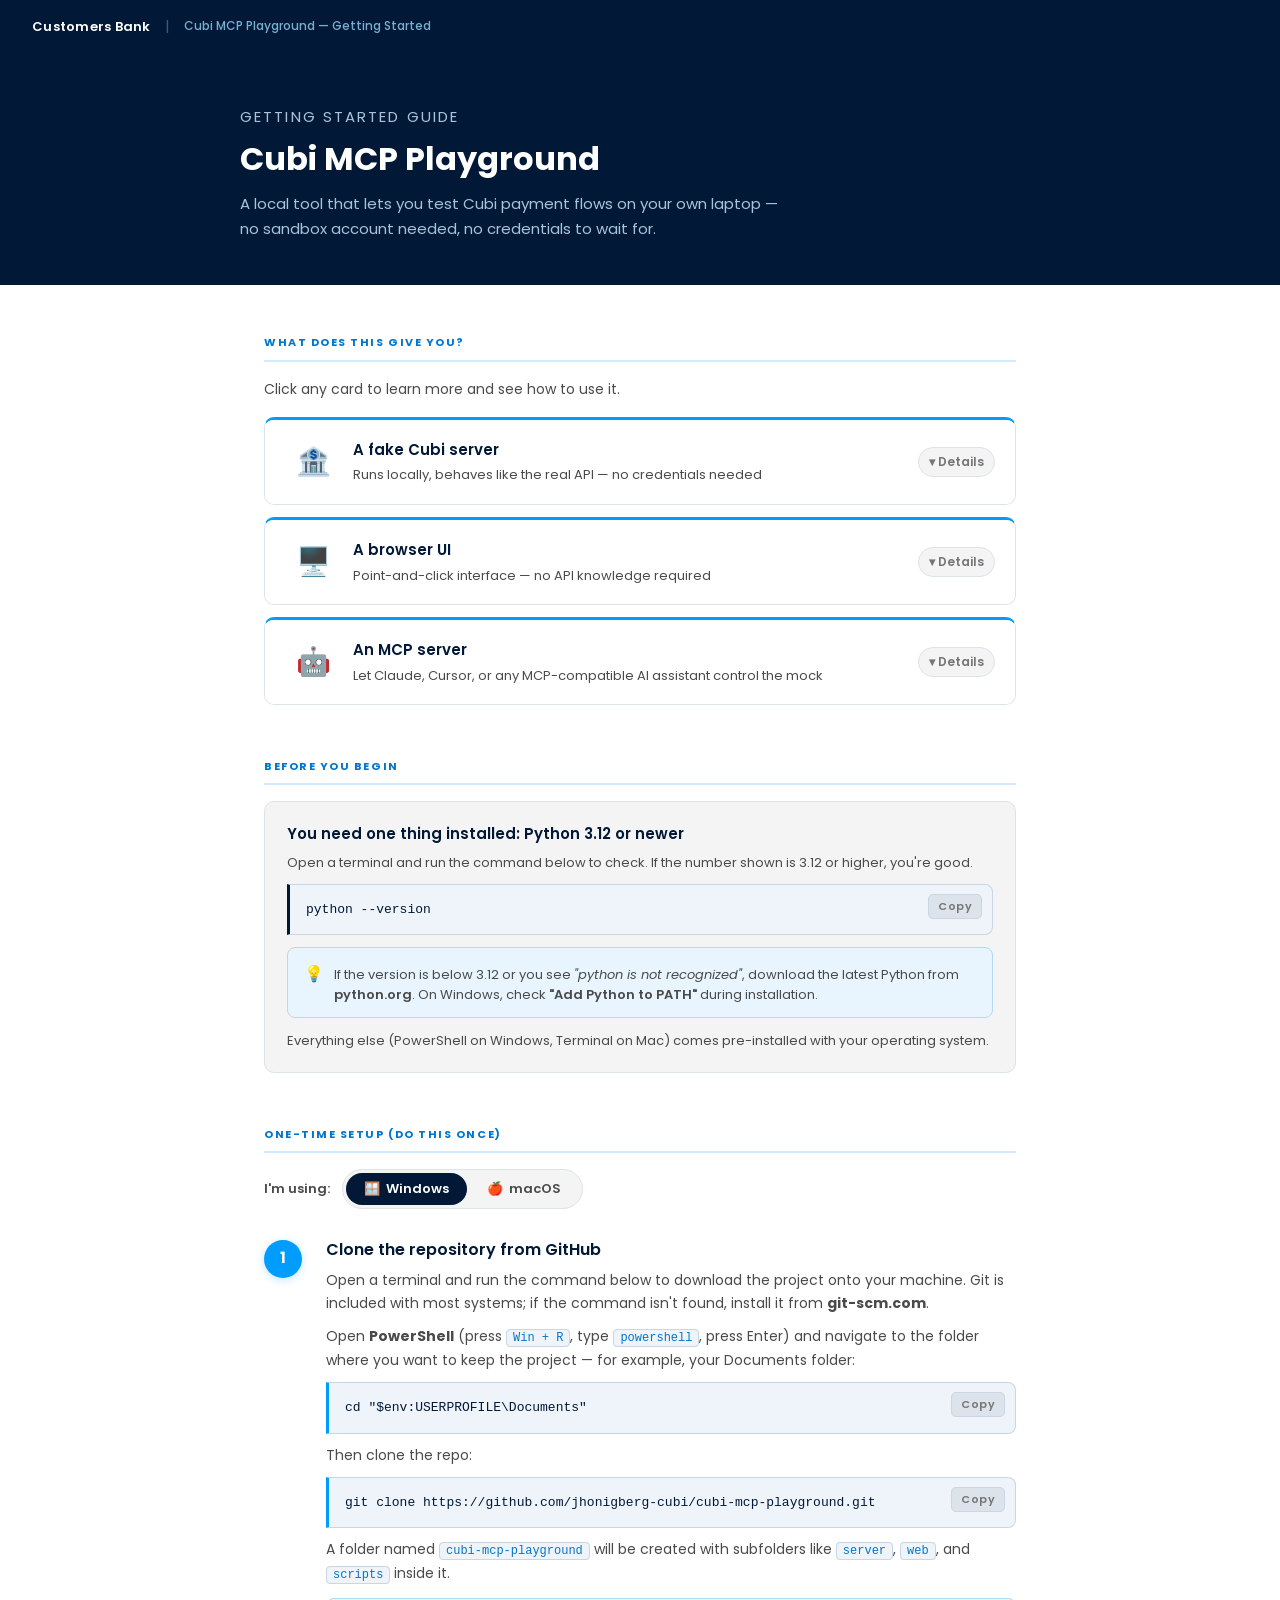
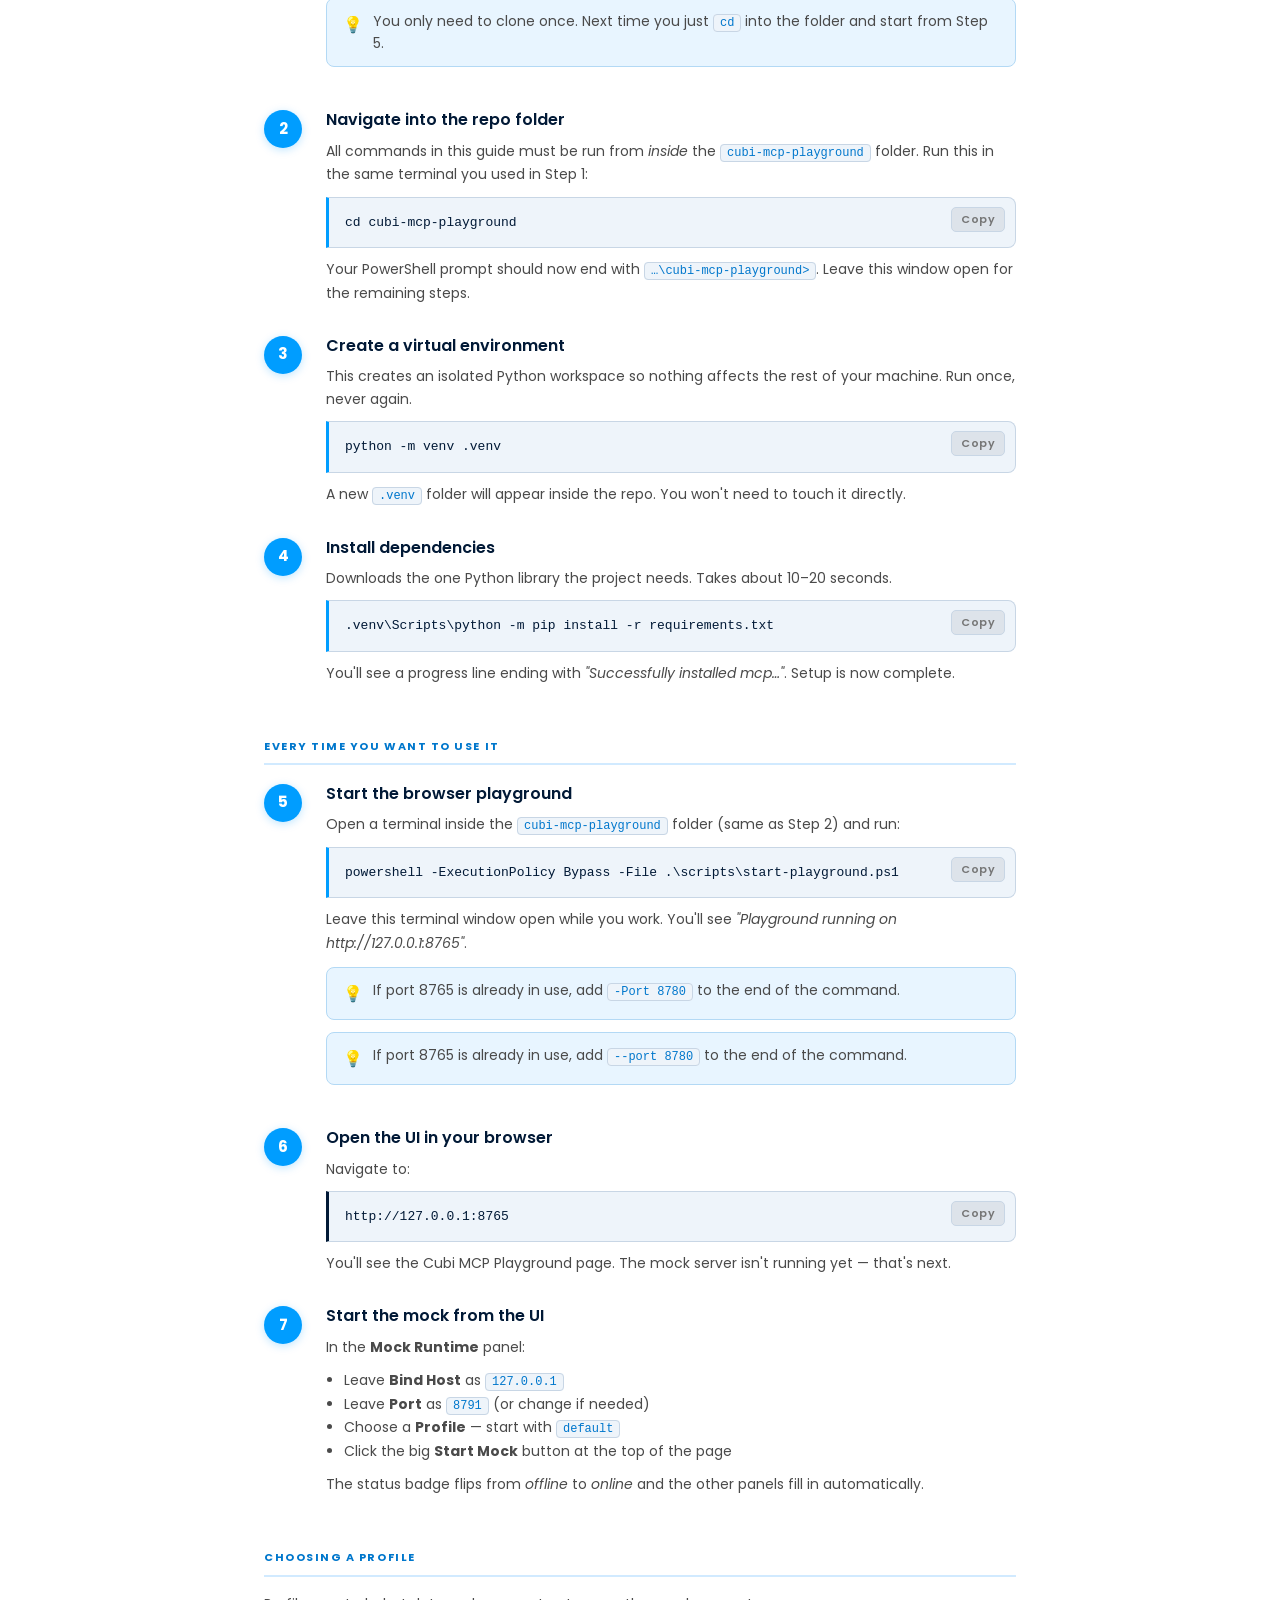
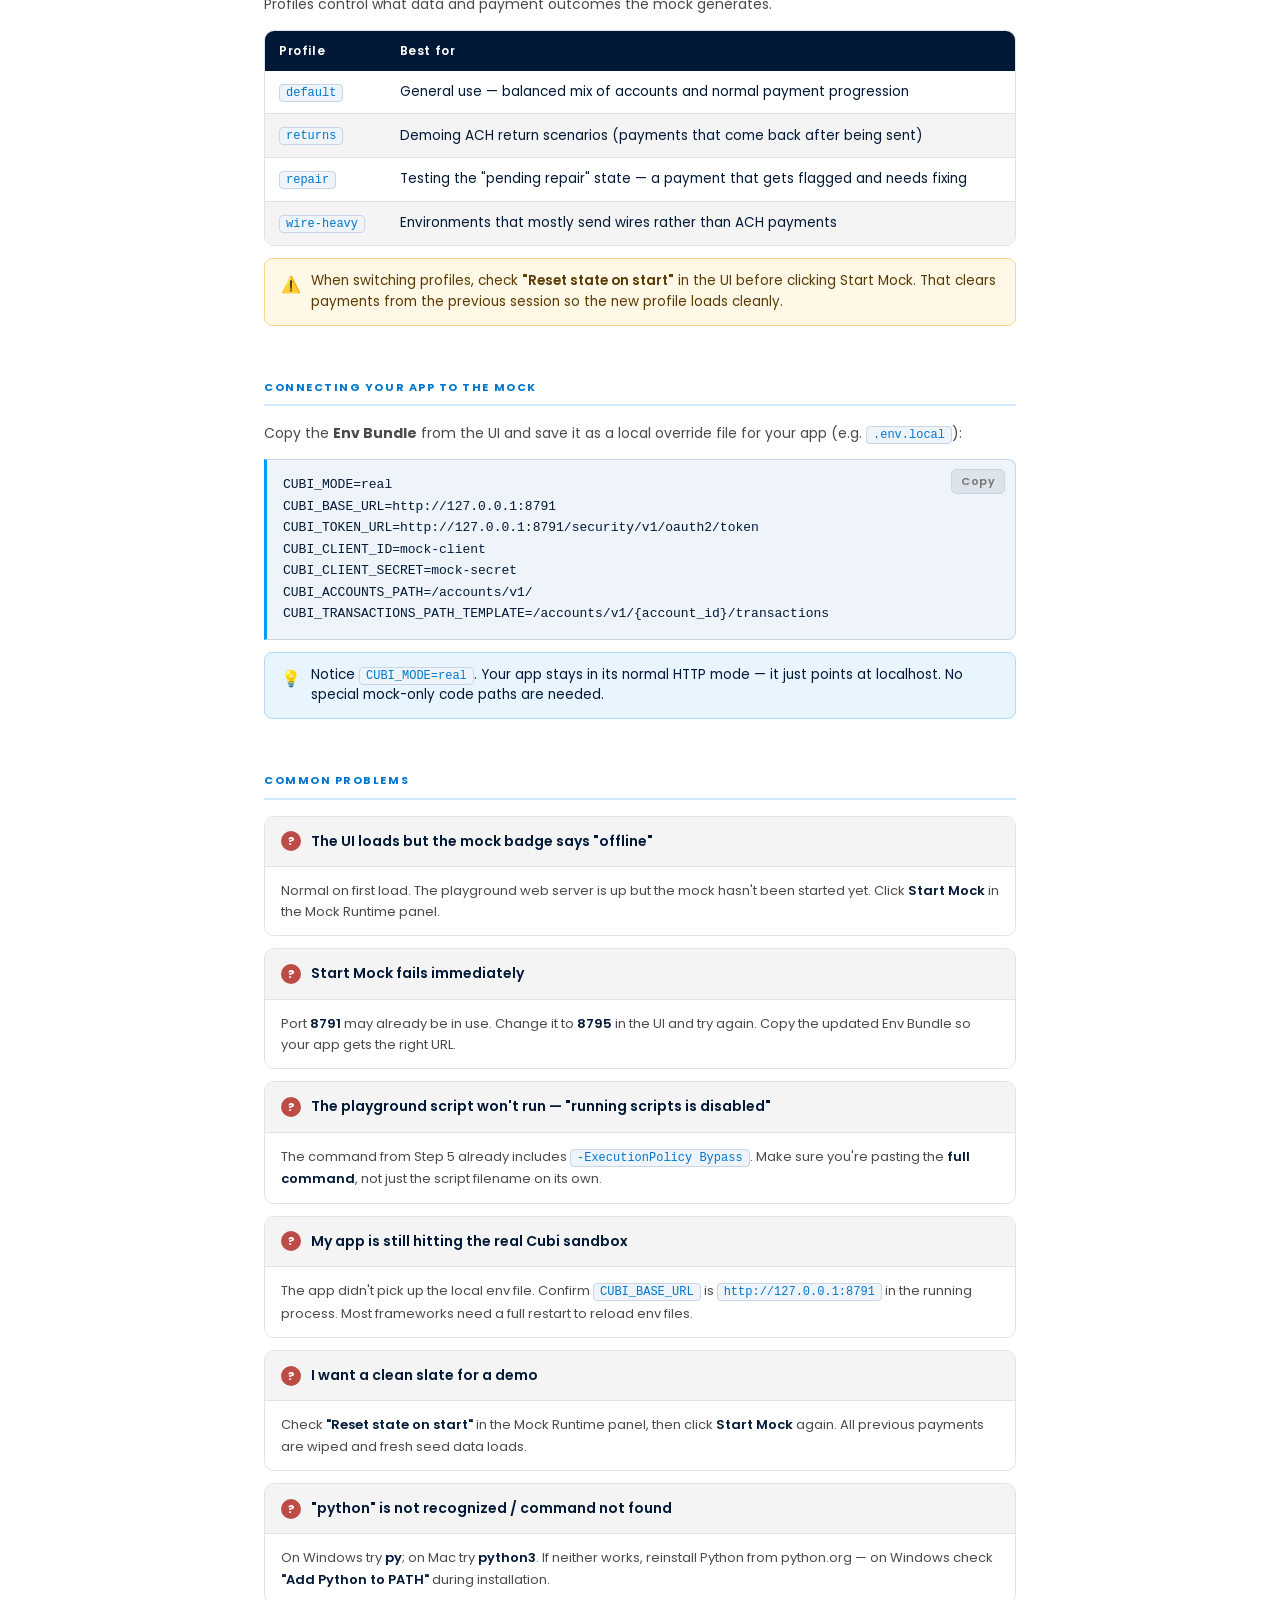
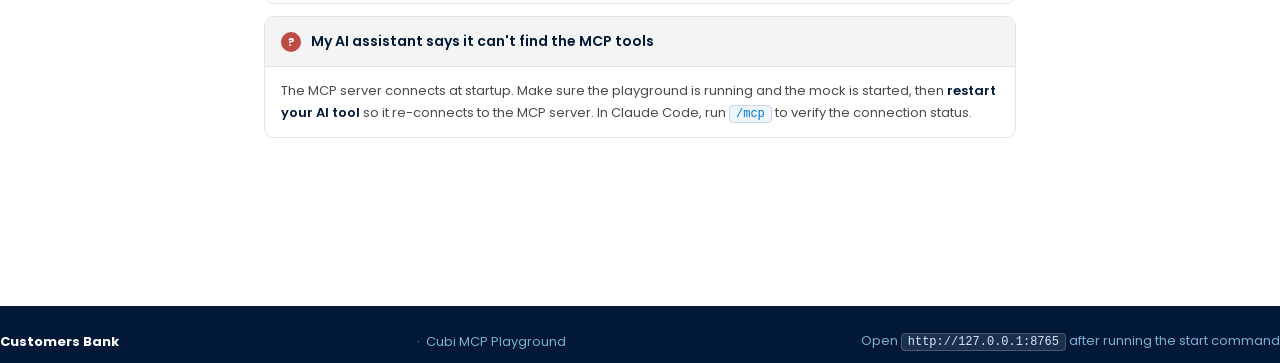
==== commit fb040981: "Docs: use git clone and fix local paths Replace zip-based setup with a Git clone workflow and improv" ====
--- a/getting-started.html
+++ b/getting-started.html
@@ -626,38 +626,58 @@
     <div class="step">
       <div class="step-num">1</div>
       <div class="step-body">
-        <h3>Unzip the downloaded file</h3>
-        <p>Find the <code>cubi-mcp-playground.zip</code> file you downloaded and extract it.</p>
+        <h3>Clone the repository from GitHub</h3>
+        <p>Open a terminal and run the command below to download the project onto your machine. Git is included with most systems; if the command isn't found, install it from <strong>git-scm.com</strong>.</p>
         <div class="cmd-win">
-          <p>In File Explorer, right-click the zip file and choose <strong>"Extract All…"</strong>. Pick a location you'll remember (e.g. Desktop or Documents) and click <strong>Extract</strong>.</p>
-          <p>Or run this in PowerShell to extract it in-place:</p>
+          <p>Open <strong>PowerShell</strong> (press <code>Win + R</code>, type <code>powershell</code>, press Enter) and navigate to the folder where you want to keep the project — for example, your Documents folder:</p>
           <div class="code-block">
-            <pre>Expand-Archive -Path .\cubi-mcp-playground.zip -DestinationPath .</pre>
+            <pre>cd "$env:USERPROFILE\Documents"</pre>
             <button class="copy-btn" onclick="copyCode(this)">Copy</button>
           </div>
+          <p>Then clone the repo:</p>
+          <div class="code-block">
+            <pre>git clone https://github.com/jhonigberg-cubi/cubi-mcp-playground.git</pre>
+            <button class="copy-btn" onclick="copyCode(this)">Copy</button>
+          </div>
         </div>
         <div class="cmd-mac">
-          <p>In Finder, <strong>double-click</strong> the zip file. macOS extracts it automatically and creates a <code>cubi-mcp-playground</code> folder next to it.</p>
-          <p>Or run this in Terminal:</p>
+          <p>Open <strong>Terminal</strong> (press <code>⌘ Space</code>, type Terminal, press Enter) and navigate to the folder where you want to keep the project — for example, your home folder:</p>
           <div class="code-block">
-            <pre>unzip cubi-mcp-playground.zip</pre>
+            <pre>cd ~</pre>
             <button class="copy-btn" onclick="copyCode(this)">Copy</button>
           </div>
-        </div>
-        <p>You should see a folder named <code>cubi-mcp-playground</code> with subfolders like <code>server</code>, <code>web</code>, and <code>scripts</code> inside it.</p>
+          <p>Then clone the repo:</p>
+          <div class="code-block">
+            <pre>git clone https://github.com/jhonigberg-cubi/cubi-mcp-playground.git</pre>
+            <button class="copy-btn" onclick="copyCode(this)">Copy</button>
+          </div>
+        </div>
+        <p>A folder named <code>cubi-mcp-playground</code> will be created with subfolders like <code>server</code>, <code>web</code>, and <code>scripts</code> inside it.</p>
+        <div class="callout tip">
+          <span class="callout-icon">💡</span>
+          <p>You only need to clone once. Next time you just <code>cd</code> into the folder and start from Step 5.</p>
+        </div>
       </div>
     </div>
 
     <div class="step">
       <div class="step-num">2</div>
       <div class="step-body">
-        <h3>Open a terminal inside the repo folder</h3>
-        <p>All commands in this guide must be run from <em>inside</em> the <code>cubi-mcp-playground</code> folder.</p>
+        <h3>Navigate into the repo folder</h3>
+        <p>All commands in this guide must be run from <em>inside</em> the <code>cubi-mcp-playground</code> folder. Run this in the same terminal you used in Step 1:</p>
         <div class="cmd-win">
-          <p>Open the <code>cubi-mcp-playground</code> folder in File Explorer. Click in an empty area of the folder, then right-click and choose <strong>"Open in Terminal"</strong> (Windows 11) or <strong>"Open PowerShell window here"</strong> (Windows 10).</p>
+          <div class="code-block">
+            <pre>cd cubi-mcp-playground</pre>
+            <button class="copy-btn" onclick="copyCode(this)">Copy</button>
+          </div>
+          <p>Your PowerShell prompt should now end with <code>…\cubi-mcp-playground&gt;</code>. Leave this window open for the remaining steps.</p>
         </div>
         <div class="cmd-mac">
-          <p>Open <strong>Terminal</strong> (Applications → Utilities, or press <code>⌘ Space</code> and type Terminal). Type <code>cd </code> with a space, drag the <code>cubi-mcp-playground</code> folder from Finder into the Terminal window, then press <strong>Enter</strong>.</p>
+          <div class="code-block">
+            <pre>cd cubi-mcp-playground</pre>
+            <button class="copy-btn" onclick="copyCode(this)">Copy</button>
+          </div>
+          <p>Your Terminal prompt should now end with <code>cubi-mcp-playground %</code>. Leave this window open for the remaining steps.</p>
         </div>
       </div>
     </div>
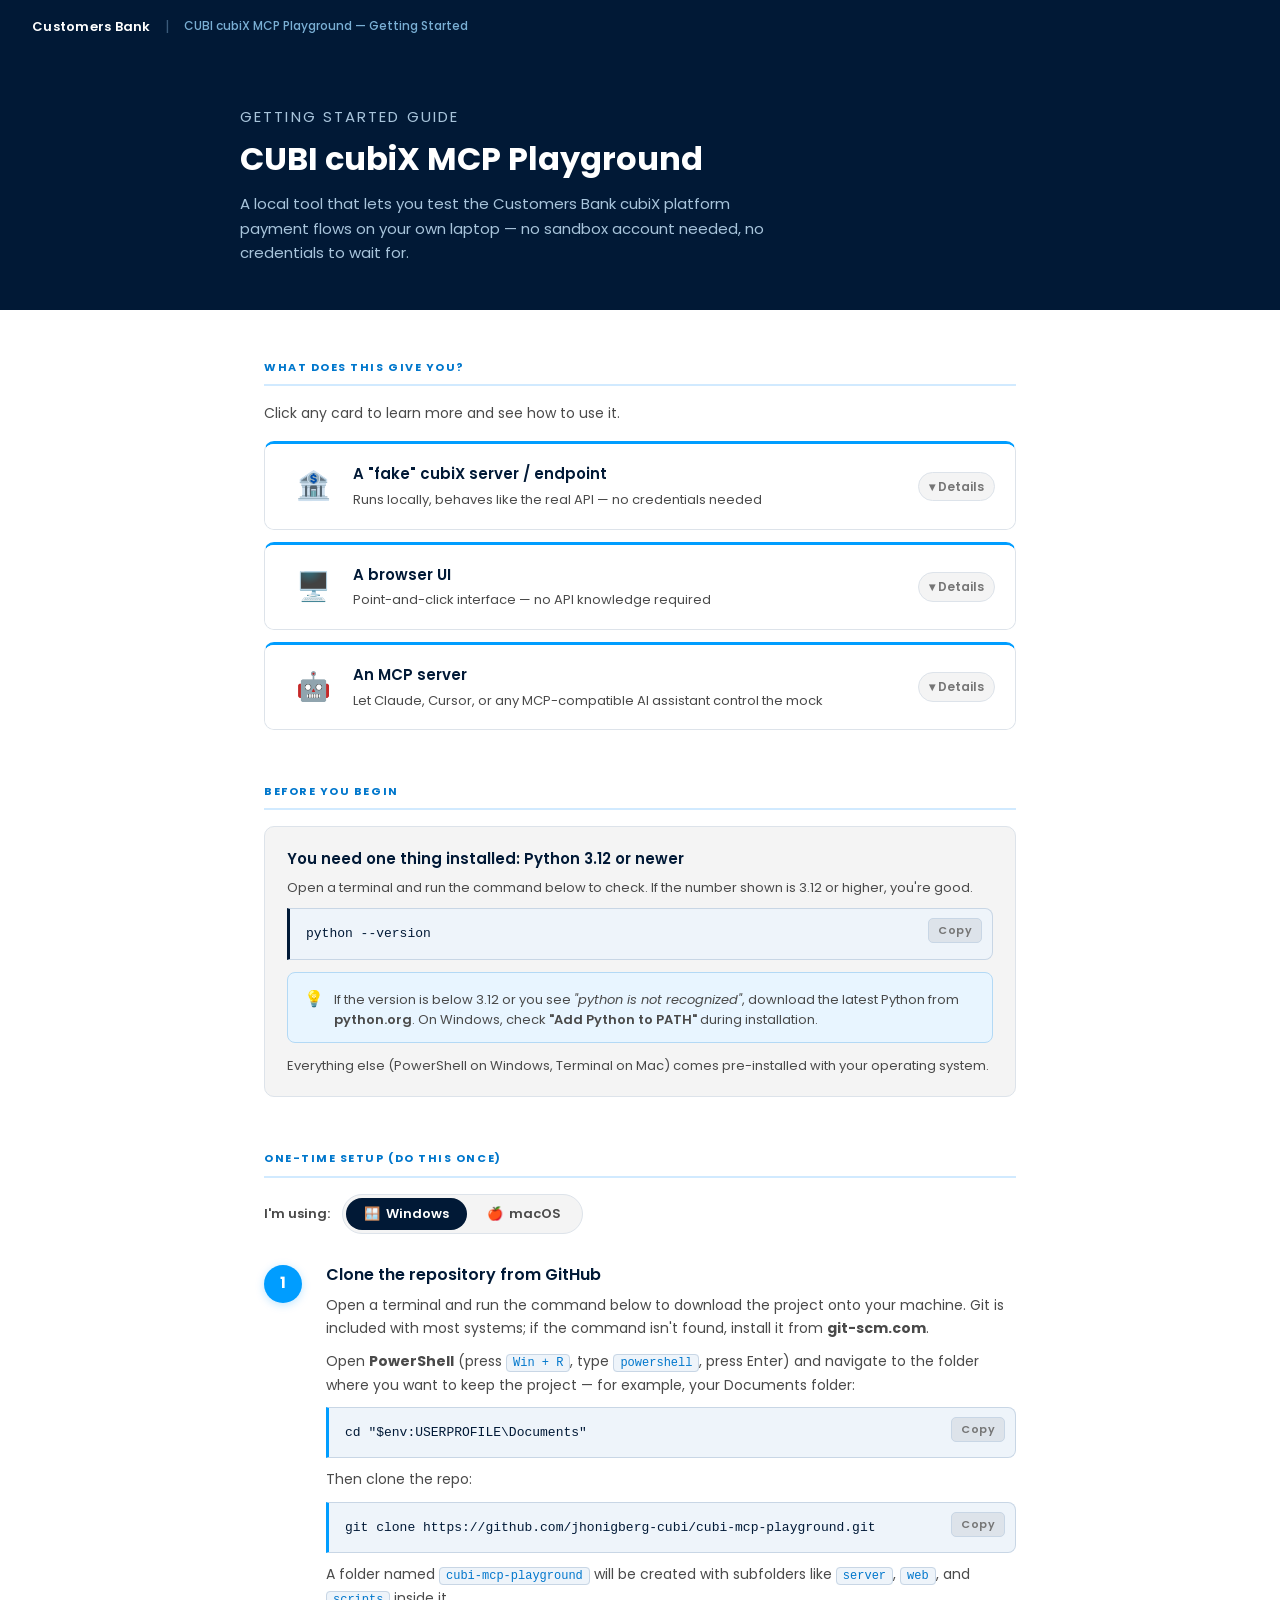
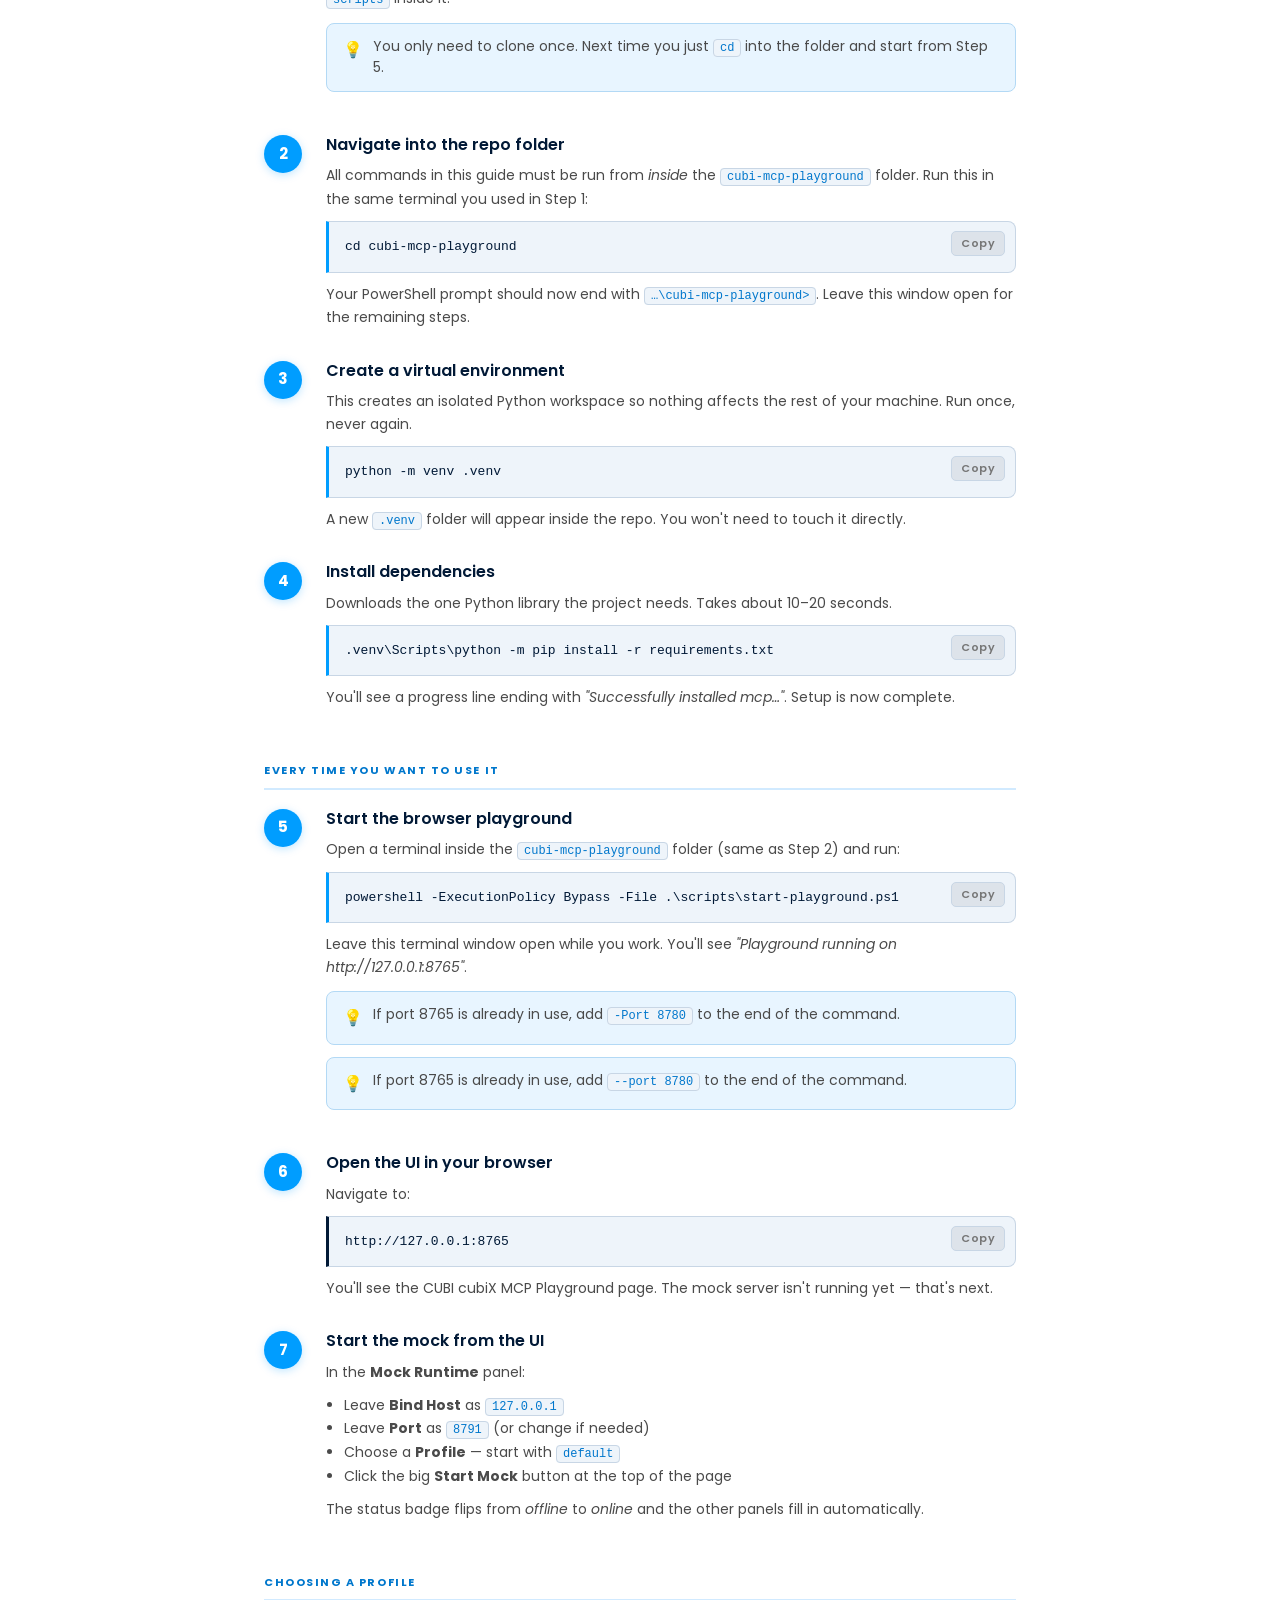
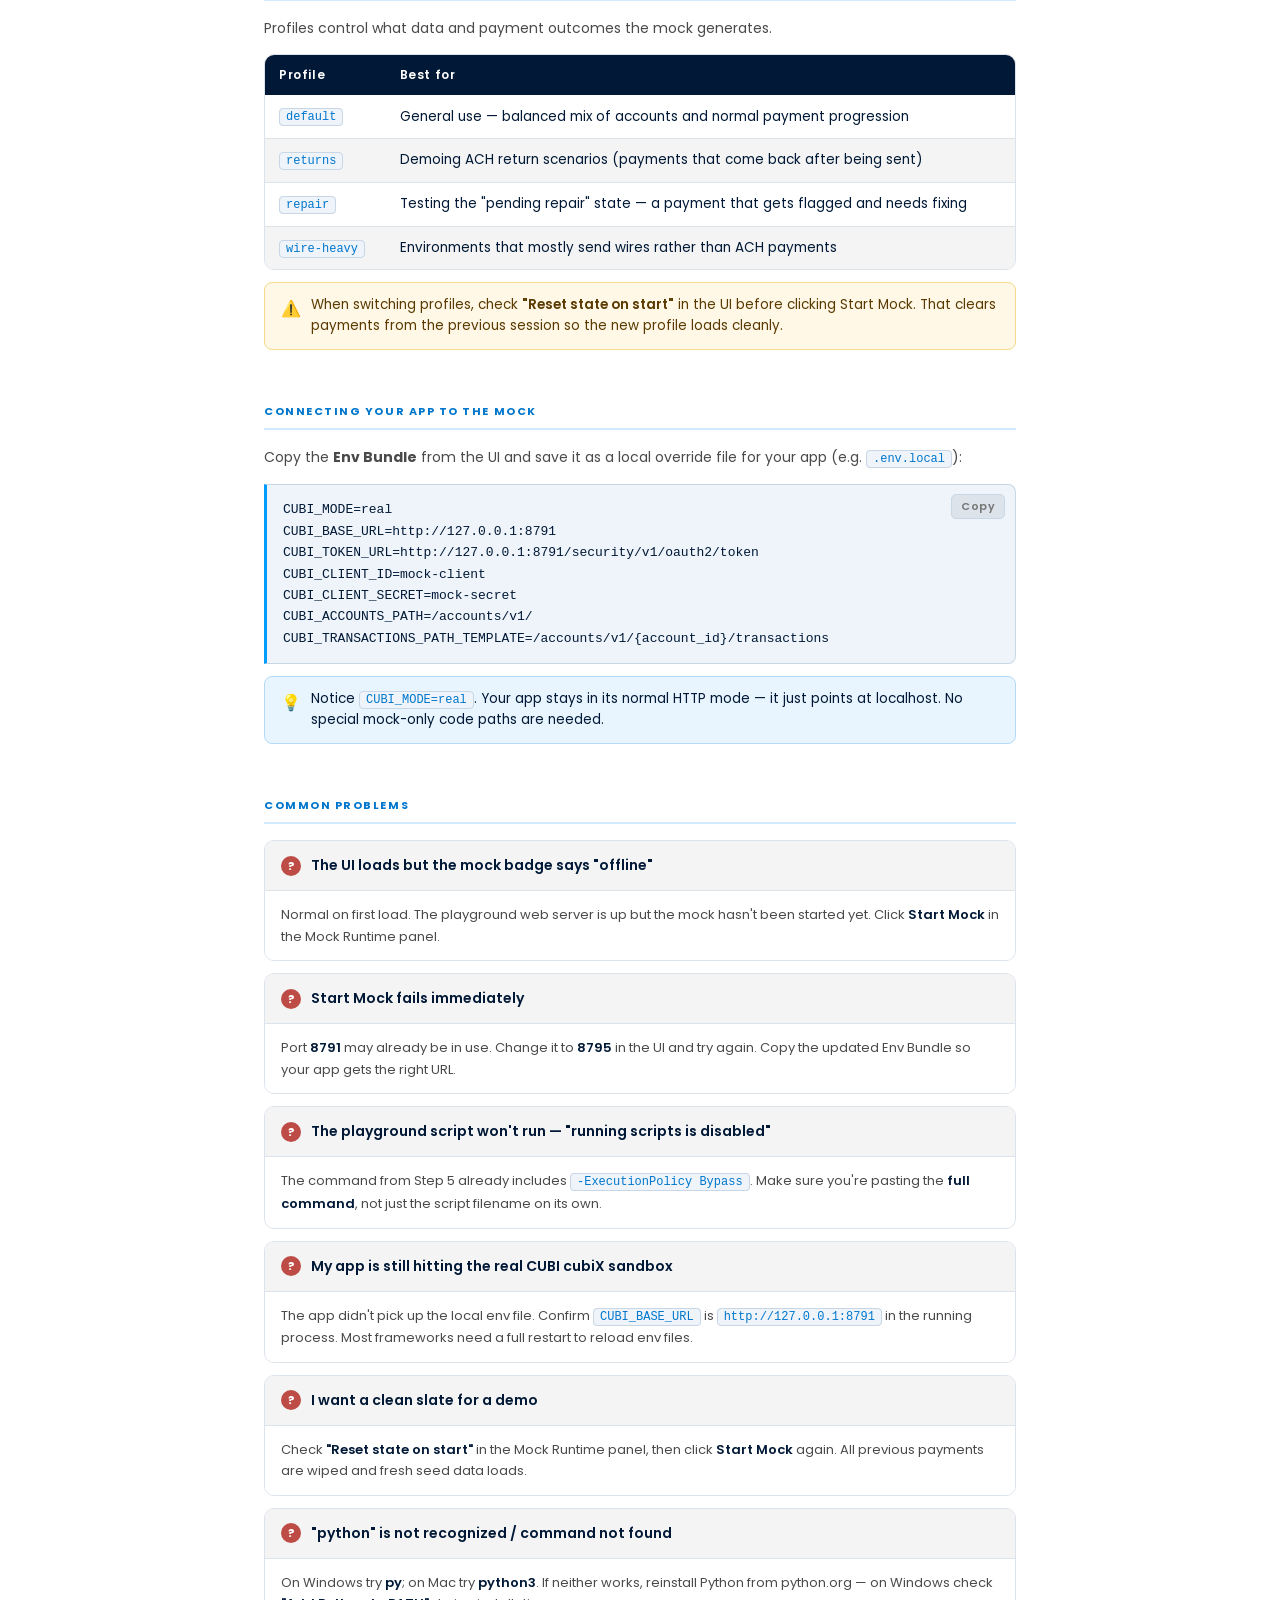
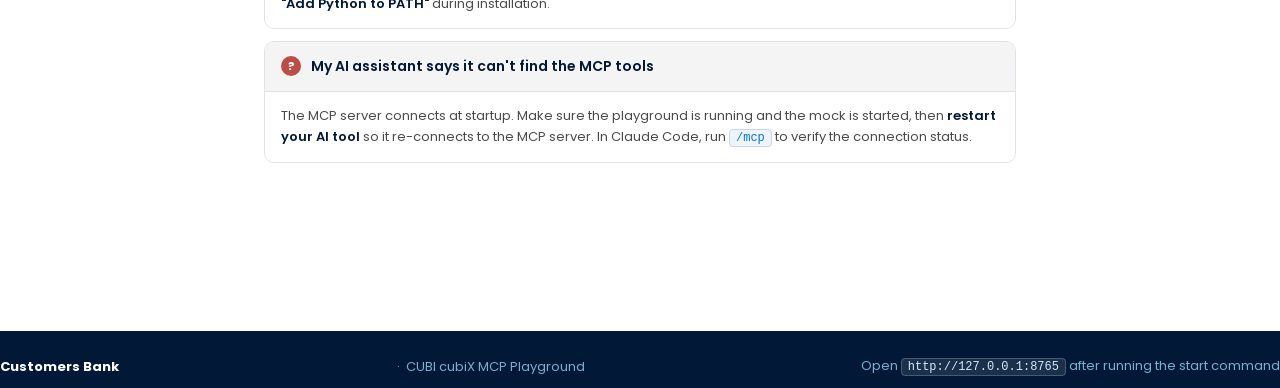
==== commit da36b61c: "Update title and references to CUBI cubiX" ====
--- a/getting-started.html
+++ b/getting-started.html
@@ -3,7 +3,7 @@
 <head>
   <meta charset="UTF-8" />
   <meta name="viewport" content="width=device-width, initial-scale=1.0" />
-  <title>Cubi MCP Playground — Getting Started</title>
+  <title>CUBI cubiX MCP Playground — Getting Started</title>
   <link rel="preconnect" href="https://fonts.googleapis.com" />
   <link rel="preconnect" href="https://fonts.gstatic.com" crossorigin />
   <link href="https://fonts.googleapis.com/css2?family=Poppins:wght@400;500;600;700&display=swap" rel="stylesheet" />
@@ -347,14 +347,14 @@
 <header class="site-header">
   <span class="brand">Customers Bank</span>
   <span class="divider">|</span>
-  <span class="doc-label">Cubi MCP Playground — Getting Started</span>
+  <span class="doc-label">CUBI cubiX MCP Playground — Getting Started</span>
 </header>
 
 <div class="hero">
   <div class="hero-inner">
     <p class="eyebrow">Getting Started Guide</p>
-    <h1>Cubi MCP Playground</h1>
-    <p>A local tool that lets you test Cubi payment flows on your own laptop — no sandbox account needed, no credentials to wait for.</p>
+    <h1>CUBI cubiX MCP Playground</h1>
+    <p>A local tool that lets you test the Customers Bank cubiX platform payment flows on your own laptop — no sandbox account needed, no credentials to wait for.</p>
   </div>
 </div>
 
@@ -370,7 +370,7 @@
       <summary class="exp-summary">
         <span class="exp-icon">🏦</span>
         <span class="exp-title">
-          <h3>A fake Cubi server</h3>
+          <h3>A "fake" cubiX server / endpoint</h3>
           <p>Runs locally, behaves like the real API — no credentials needed</p>
         </span>
         <span class="exp-chevron"><span class="chev-arrow">▾</span> Details</span>
@@ -378,7 +378,7 @@
       <div class="exp-body">
         <div class="exp-body-inner">
           <h4>What it simulates</h4>
-          <p>The mock server answers real HTTP requests exactly as Cubi would. Your app doesn't need to know it's talking to a local fake.</p>
+          <p>The mock server answers real HTTP requests exactly as cubiX would. Your app doesn't need to know it's talking to a local fake.</p>
           <ul class="endpoint-list">
             <li><span class="method post">POST</span>/security/v1/oauth2/token</li>
             <li><span class="method get">GET</span>/accounts/v1/</li>
@@ -566,7 +566,7 @@
           <h4>What you can ask your AI assistant</h4>
           <p>Once connected, try prompts like these:</p>
           <ul class="prompt-list">
-            <li>"Start the Cubi mock using the returns profile and give me the env bundle."</li>
+            <li>"Start the cubiX mock endpoint using the returns profile and give me the env bundle."</li>
             <li>"List the seeded accounts and show me the transactions on the first one."</li>
             <li>"Create a wire debit for $1,200 with client reference DEMO-001, then poll it until it settles."</li>
             <li>"Reset the mock state and switch to the repair profile."</li>
@@ -748,7 +748,7 @@
           <pre>http://127.0.0.1:8765</pre>
           <button class="copy-btn" onclick="copyCode(this)">Copy</button>
         </div>
-        <p>You'll see the Cubi MCP Playground page. The mock server isn't running yet — that's next.</p>
+        <p>You'll see the CUBI cubiX MCP Playground page. The mock server isn't running yet — that's next.</p>
       </div>
     </div>
 
@@ -830,7 +830,7 @@
     </div>
 
     <div class="trouble-item">
-      <div class="trouble-q"><span class="q-badge">?</span> My app is still hitting the real Cubi sandbox</div>
+      <div class="trouble-q"><span class="q-badge">?</span> My app is still hitting the real CUBI cubiX sandbox</div>
       <div class="trouble-a">The app didn't pick up the local env file. Confirm <code>CUBI_BASE_URL</code> is <code>http://127.0.0.1:8791</code> in the running process. Most frameworks need a full restart to reload env files.</div>
     </div>
 
@@ -854,7 +854,7 @@
 </div><!-- /page -->
 
 <footer>
-  <strong>Customers Bank</strong> &nbsp;·&nbsp; Cubi MCP Playground
+  <strong>Customers Bank</strong> &nbsp;·&nbsp; CUBI cubiX MCP Playground
   <span>Open <code style="background:rgba(255,255,255,.1);border-color:rgba(255,255,255,.2);color:#d1eaff;">http://127.0.0.1:8765</code> after running the start command</span>
 </footer>
 
